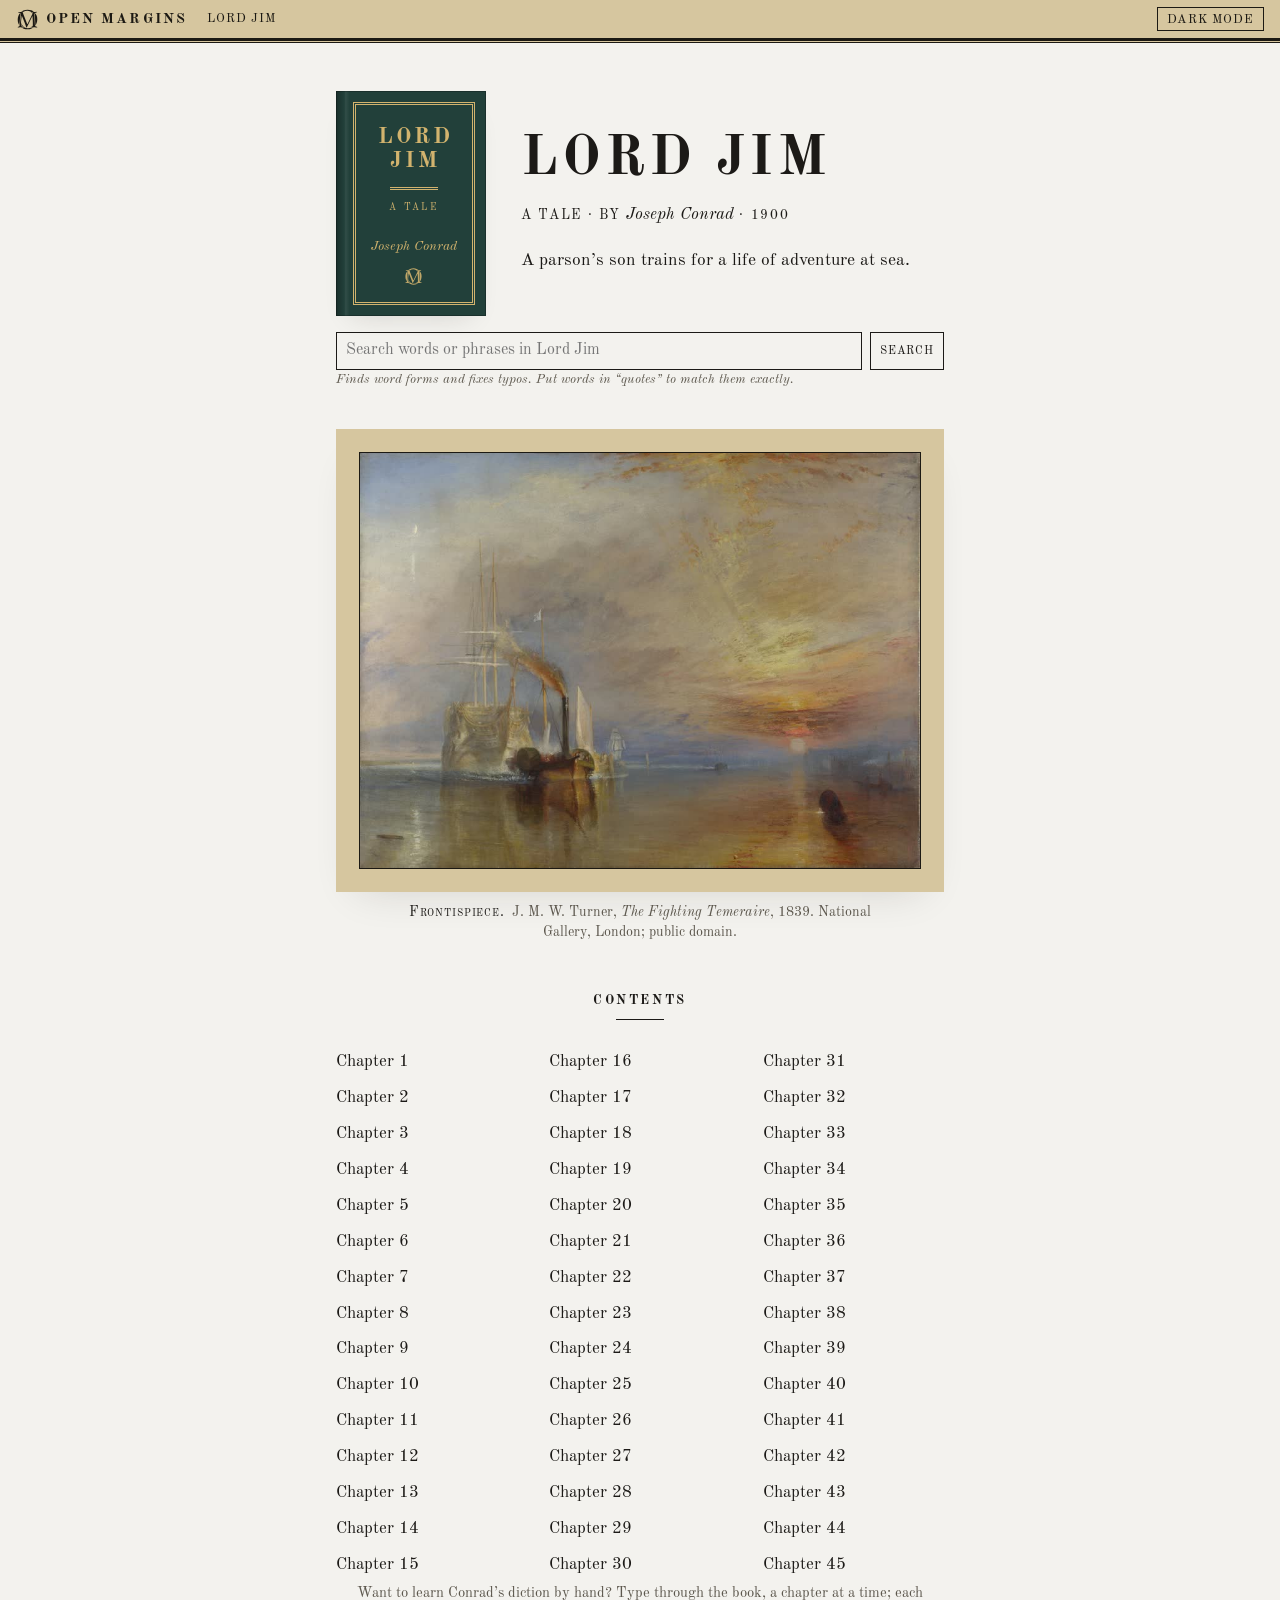
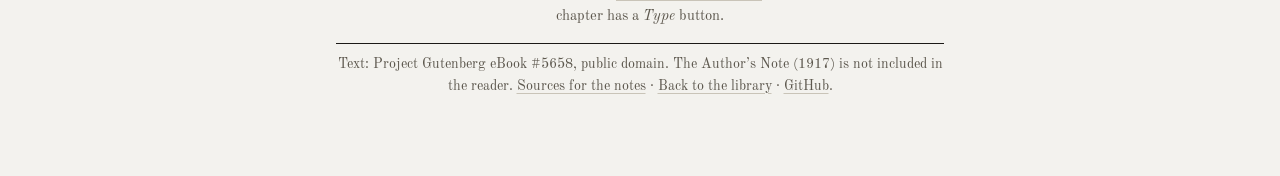
==== site/book.html @ f55bbd87 "Add Siddhartha: 12 chapters, draft notes; queue frontispiece Co-Authored-By: Claude Sonnet 5.5 <nore" ====
<!doctype html>
<html lang="en">
<head>
<meta charset="utf-8">
<meta name="viewport" content="width=device-width, initial-scale=1">
<title>Book · Open Margins</title>
<link rel="icon" href="brand/favicon.svg" type="image/svg+xml">
<link rel="icon" href="brand/favicon-32.png" sizes="32x32" type="image/png">
<link rel="apple-touch-icon" href="brand/apple-touch-icon.png">
<script src="prefs.js?v=dev"></script>
<script src="books.js?v=dev"></script>
<link rel="stylesheet" href="style.css?v=dev">
</head>
<body>
<header class="bar">
  <div class="bar-inner">
    <a class="bar-title" href="index.html"><span class="logo" aria-hidden="true"></span>Open Margins</a>
    <nav class="running" aria-label="Breadcrumb"><span id="crumb-book">Book</span></nav>
    <span class="bar-spacer"></span>
    <button type="button" class="bar-button" data-theme-toggle>Dark mode</button>
  </div>
  <div class="rule-double"></div>
</header>
<main class="page">
  <header class="title-block with-cover">
    <div class="cover" id="cover" aria-hidden="true"></div>
    <div>
      <h1 id="book-title">Book</h1>
      <p class="by" id="book-by"></p>
      <p class="blurb" id="book-blurb"></p>
    </div>
  </header>

  <h2 class="sr-only">Search</h2>
  <div id="book-search"></div>

  <figure class="plate book-frontispiece" id="frontispiece-lord-jim" hidden>
    <div class="plate-mount">
      <img src="art/temeraire-900.jpg" srcset="art/temeraire-900.jpg 900w, art/temeraire-1800.jpg 1800w"
           sizes="(max-width: 700px) 90vw, 36rem" width="900" height="669" loading="lazy"
           alt="At sunset an old wooden warship, pale and ghostly, is towed up a calm river by a small dark steam tug with a tall smoking funnel.">
    </div>
    <figcaption><span class="plate-no">Frontispiece.</span> J. M. W. Turner, <em>The Fighting Temeraire</em>, 1839. National Gallery, London; public domain.</figcaption>
  </figure>

  <figure class="plate book-frontispiece" id="frontispiece-heart-of-darkness" hidden>
    <div class="plate-mount">
      <img src="art/charon-900.jpg" srcset="art/charon-900.jpg 900w, art/charon-1800.jpg 1800w"
           sizes="(max-width: 700px) 90vw, 36rem" width="900" height="737" loading="lazy"
           alt="A crowd of naked, huddled figures is driven onto a boat by a man with a raised oar, to cross a dark river beneath black cliffs.">
    </div>
    <figcaption><span class="plate-no">Frontispiece.</span> Gustave Doré, <em>Charon Herds the Sinners onto His Boat</em>, illustration for Dante’s <em>Inferno</em>, Canto III, 1861 (engraving). Public domain.</figcaption>
  </figure>

  <figure class="plate book-frontispiece" id="frontispiece-ivan-ilyich" hidden>
    <div class="plate-mount" style="max-width: 24rem; margin-left: auto; margin-right: auto;">
      <img src="art/kramskoi-620.jpg" width="620" height="1022" loading="lazy"
           alt="A widow in a long black dress stands in a dim drawing-room, pressing a handkerchief to her mouth, beside a coffin heaped with flowers.">
    </div>
    <figcaption><span class="plate-no">Frontispiece.</span> Ivan Kramskoi, <em>Inconsolable Grief</em>, 1884. Public domain.</figcaption>
  </figure>

  <figure class="plate book-frontispiece" id="frontispiece-bartleby" hidden>
    <div class="plate-mount" style="max-width: 26rem; margin-left: auto; margin-right: auto;">
      <img src="art/wallst-800.jpg" srcset="art/wallst-800.jpg 800w, art/wallst-1400.jpg 1400w"
           sizes="(max-width: 700px) 90vw, 24rem" width="800" height="1012" loading="lazy"
           alt="A crowd of men in top hats presses together on a Wall Street sidewalk under a stormy sky, with the spire of Trinity Church at the end of the street.">
    </div>
    <figcaption><span class="plate-no">Frontispiece.</span> James H. Cafferty and Charles G. Rosenberg, <em>Wall Street, Half Past Two, October 13, 1857</em>, 1858. Metropolitan Museum of Art; public domain.</figcaption>
  </figure>

  <h2 id="contents-head">Contents</h2>
  <ol class="contents" id="toc"></ol>
  <p class="type-pointer" id="type-pointer"></p>

  <p class="foot" id="book-foot"></p>
</main>
<script src="search.js?v=dev"></script>
<script>
  const params = new URLSearchParams(location.search);
  const bookId = window.OMBOOKS[params.get('book')] ? params.get('book') : 'lord-jim';
  const b = window.OMBOOKS[bookId];
  const unit = b.unit.toLowerCase();
  document.title = b.title + ' \u00b7 Open Margins';
  document.getElementById('crumb-book').textContent = b.title;
  const cover = document.getElementById('cover');
  cover.style.setProperty('--cloth', b.cloth);
  cover.innerHTML = '<span class="cover-frame"><span class="cover-title' + (b.title.length > 20 ? ' xlong' : b.title.length > 10 ? ' long' : '') + '">' + (b.coverTitle || b.title.replace(/ of /, ' of<br>')) + '</span><span class="cover-rule"></span><span class="cover-sub">' + b.sub + '</span><span class="cover-author">' + b.author + '</span><span class="logo"></span></span>';
  document.getElementById('book-title').textContent = b.title;
  document.getElementById('book-by').innerHTML = b.sub + ' \u00b7 by <em>' + b.author + '</em> \u00b7 ' + b.year;
  document.getElementById('book-blurb').textContent = b.blurb;
  const fr = document.getElementById('frontispiece-' + bookId); if (fr) fr.hidden = false;
  document.getElementById('type-pointer').innerHTML = ((b.translator || b.translated) ? 'Want to learn the prose by hand? ' : 'Want to learn ' + b.author.split(' ').pop() + '\u2019s diction by hand? ') + '<a href="type.html?book=' + bookId + '&amp;ch=1">Type through the book</a>, a ' + unit + ' at a time; each ' + unit + ' has a <em>Type</em> button.';
  document.getElementById('book-foot').innerHTML = 'Text: ' + (b.translator ? 'translated by ' + b.translator + ', ' : '') + 'Project Gutenberg eBook #' + b.gutenberg + ', public domain.' +
    (bookId === 'lord-jim' ? ' The Author\u2019s Note (1917) is not included in the reader.' : '') +
    ' <a href="sources.html?book=' + bookId + '">Sources for the notes</a> \u00b7 <a href="index.html">Back to the library</a> \u00b7 <a href="https://github.com/samcao920/scholia">GitHub</a>.';
</script>
<script>
  const q0 = params.get('q');
  OMSearch.mount(document.getElementById('book-search'), { book: bookId, id: 'q-book', initial: q0 });
  const toc = document.getElementById('toc');
  for (let n = 1; n <= b.chapters; n++) {
    const li = document.createElement('li');
    li.innerHTML = '<span class="what"><a href="chapter.html?book=' + bookId + '&amp;ch=' + n + '">' + b.unit + ' ' + n + (b.titles ? ': ' + b.titles[n - 1] : '') + '</a></span>';
    toc.appendChild(li);
  }
</script>
</body>
</html>
---- site/style.css ----
/* Open Margins: a Victorian literary magazine. The frame (wrapper, running head,
   rules, contents) carries the period; the reading column stays plain book
   type. Old Standard TT throughout, black ink, a buff wrapper, no colour
   accent. Square corners and hairlines everywhere. */

@font-face {
  font-family: "Old Standard";
  src: url("fonts/old-standard-tt-latin-400-normal.woff2") format("woff2");
  font-weight: 400; font-style: normal; font-display: swap;
}
@font-face {
  font-family: "Old Standard";
  src: url("fonts/old-standard-tt-latin-400-italic.woff2") format("woff2");
  font-weight: 400; font-style: italic; font-display: swap;
}
@font-face {
  font-family: "Old Standard";
  src: url("fonts/old-standard-tt-latin-700-normal.woff2") format("woff2");
  font-weight: 700; font-style: normal; font-display: swap;
}
/* The dagger lives in the latin-ext file; load it for that glyph only. */
@font-face {
  font-family: "Old Standard";
  src: url("fonts/old-standard-tt-latin-ext-400-normal.woff2") format("woff2");
  font-weight: 400; font-style: normal; font-display: swap;
  unicode-range: U+2020;
}
@font-face {
  font-family: "EB Garamond";
  src: url("fonts/eb-garamond-latin-400-normal.woff2") format("woff2");
  font-weight: 400; font-style: normal; font-display: swap;
}
@font-face {
  font-family: "EB Garamond";
  src: url("fonts/eb-garamond-latin-400-italic.woff2") format("woff2");
  font-weight: 400; font-style: italic; font-display: swap;
}

/* ----- Theme ----- */
:root {
  --ground: #f3f2ee;      /* newsprint: neutral, not cream */
  --wrapper: #d6c69f;     /* the magazine's buff wrapper */
  --wrapper-ink: #1c1913;
  --ink: #1c1a17;
  --muted: #5d584e;
  --hair: #1c1a17;        /* rules are printed in ink */
  --faint: #c9c4b8;
  --mark: #e6dcc2;        /* highlight: a wash of wrapper buff */
  --shadow: rgba(28, 26, 23, .16);
  --frame: "Old Standard", "Century Schoolbook", "New Century Schoolbook", Georgia, serif;
  --font: var(--frame);
  --scale: 1;
  --measure: 36em;
  color-scheme: light;
}
/* Dark is a lamplit umber, not black. */
@media (prefers-color-scheme: dark) {
  :root:not([data-theme="light"]) {
    --ground: #2b2823;
    --wrapper: #4a3f2b;
    --wrapper-ink: #efe6d1;
    --ink: #e7e1d4;
    --muted: #b2a995;
    --hair: #cfc6b2;
    --faint: #57514a;
    --mark: #4a4232;
    --shadow: rgba(0, 0, 0, .4);
    color-scheme: dark;
  }
}
:root[data-theme="dark"] {
  --ground: #2b2823;
  --wrapper: #4a3f2b;
  --wrapper-ink: #efe6d1;
  --ink: #e7e1d4;
  --muted: #b2a995;
  --hair: #cfc6b2;
  --faint: #57514a;
  --mark: #4a4232;
  --shadow: rgba(0, 0, 0, .4);
  color-scheme: dark;
}

* { box-sizing: border-box; }
html { -webkit-text-size-adjust: 100%; }
body {
  margin: 0;
  background: var(--ground);
  color: var(--ink);
  font-family: var(--frame);
  font-size: 1.0625rem;
  line-height: 1.55;
  font-kerning: normal;
}
::selection { background: var(--wrapper); color: var(--wrapper-ink); }
a { color: inherit; text-decoration-color: var(--faint); text-decoration-thickness: 1px; text-underline-offset: .2em; }
a:hover { text-decoration-color: currentColor; }
:focus-visible { outline: 1px solid var(--ink); outline-offset: 3px; }
h1, h2, h3 { font-weight: 700; margin: 0; }
.sr-only { position: absolute; width: 1px; height: 1px; overflow: hidden; clip: rect(0 0 0 0); white-space: nowrap; }

/* Thick-thin rule: the periodical's border between wrapper and page. */
.rule-double { height: 5px; border-top: 3px solid var(--hair); border-bottom: 1px solid var(--hair); }

/* ----- Running head (every page) ----- */
.bar {
  position: sticky; top: 0; z-index: 20;
  background: var(--wrapper);
  color: var(--wrapper-ink);
}
.bar-inner {
  display: flex; flex-wrap: wrap; align-items: center; gap: .3rem 1.25rem;
  padding: .45rem 16px .4rem;
  font-size: .85rem;
  line-height: 1.3;
}
.bar .rule-double { border-color: var(--wrapper-ink); }
.bar-title {
  font-weight: 700; letter-spacing: .14em; text-transform: uppercase;
  text-decoration: none; font-size: .9rem;
}
.running { letter-spacing: .08em; text-transform: uppercase; font-size: .78rem; }
.running a { text-decoration: none; }
.running a:hover { text-decoration: underline; }
.running .sep { margin: 0 .5em; opacity: .55; }
.bar-spacer { flex: 1; }
.layers { border: 0; margin: 0; padding: 0; display: flex; flex-wrap: wrap; gap: .1rem 1rem; }
.layers label { cursor: pointer; white-space: nowrap; display: inline-flex; align-items: center; gap: .35rem; }
/* Each layer toggle is its printer's mark in a square box: filled when the
   layer shows, hollow with the name struck through when it is off. */
.layers input { position: absolute; opacity: 0; width: 1px; height: 1px; }
.layers .ref {
  display: inline-grid; place-items: center;
  width: 1.15rem; height: 1.15rem;
  border: 1px solid var(--wrapper-ink);
  font-weight: 700; font-size: .85rem; line-height: 1;
  background: var(--wrapper-ink); color: var(--wrapper);
}
.layers label:has(input:not(:checked)) .ref { background: none; color: var(--wrapper-ink); }
.layers label:has(input:not(:checked)) .name { text-decoration: line-through; opacity: .6; }
.layers label:has(input:focus-visible) .ref { outline: 1px solid var(--wrapper-ink); outline-offset: 2px; }
.bar-button,
.settings > summary {
  font: inherit; font-size: .78rem; letter-spacing: .08em; text-transform: uppercase;
  color: inherit; background: none;
  border: 1px solid currentColor; border-radius: 0;
  padding: .15rem .55rem; cursor: pointer; line-height: 1.4;
}
.bar-button:hover, .settings > summary:hover { background: var(--wrapper-ink); color: var(--wrapper); }

/* ----- Settings (a printed card, not an app panel) ----- */
.settings { position: relative; }
.settings > summary { list-style: none; }
.settings > summary::-webkit-details-marker { display: none; }
.settings[open] > summary { background: var(--wrapper-ink); color: var(--wrapper); }
.settings-panel {
  position: absolute; right: 0; top: calc(100% + .6rem); z-index: 30;
  width: 18rem; max-width: calc(100vw - 2rem);
  padding: .9rem 1rem .9rem;
  background: var(--ground); color: var(--ink);
  border: 1px solid var(--hair);
  box-shadow: 0 10px 30px var(--shadow);
  font-size: .95rem; text-transform: none; letter-spacing: 0;
}
.settings-panel .row { margin: 0 0 .85rem; }
.settings-panel .label { display: block; font-size: .72rem; letter-spacing: .12em; text-transform: uppercase; color: var(--muted); margin-bottom: .3rem; }
.settings-panel output { font-size: .85rem; color: var(--muted); }
.settings-panel .label output { text-transform: none; letter-spacing: 0; font-style: italic; }
.seg { display: flex; border: 1px solid var(--hair); }
.seg label { flex: 1; text-align: center; cursor: pointer; padding: .3rem .5rem; }
.seg label + label { border-left: 1px solid var(--hair); }
.seg input { position: absolute; opacity: 0; pointer-events: none; }
.seg label:has(input:checked) { background: var(--ink); color: var(--ground); }
.seg label:has(input:focus-visible) { outline: 1px solid var(--ink); outline-offset: 2px; }
.settings-panel select {
  width: 100%; font: inherit; color: inherit; border: 1px solid var(--hair); border-radius: 0;
  padding: .25rem 1.8rem .25rem .5rem;
  -webkit-appearance: none; appearance: none;
  /* a small drawn caret: two hairlines */
  background:
    linear-gradient(45deg, transparent 50%, var(--ink) 50%, var(--ink) calc(50% + 1px), transparent calc(50% + 1px)) right .85rem center / 6px 6px no-repeat,
    linear-gradient(-45deg, transparent 50%, var(--ink) 50%, var(--ink) calc(50% + 1px), transparent calc(50% + 1px)) right .5rem center / 6px 6px no-repeat,
    var(--ground);
}
.stepper { display: flex; align-items: center; gap: .6rem; }
.stepper button { font: inherit; color: inherit; background: none; border: 1px solid var(--hair); border-radius: 0; width: 2.6rem; cursor: pointer; }
.stepper button:hover:not(:disabled) { background: var(--ink); color: var(--ground); }
.stepper button:disabled { opacity: .35; cursor: default; }
.stepper output { min-width: 3rem; text-align: center; color: var(--ink); }
.settings-panel input[type=range] { width: 100%; margin: .4rem 0 .2rem; -webkit-appearance: none; appearance: none; background: none; height: 14px; }
.settings-panel input[type=range]::-webkit-slider-runnable-track { height: 1px; background: var(--hair); }
.settings-panel input[type=range]::-moz-range-track { height: 1px; background: var(--hair); }
.settings-panel input[type=range]::-webkit-slider-thumb { -webkit-appearance: none; width: 12px; height: 12px; margin-top: -6px; background: var(--ink); border: 0; border-radius: 0; }
.settings-panel input[type=range]::-moz-range-thumb { width: 12px; height: 12px; background: var(--ink); border: 0; border-radius: 0; }
.settings-panel input[type=range]:focus-visible { outline: 1px solid var(--ink); outline-offset: 4px; }
.settings-panel .hint { color: var(--muted); font-size: .85rem; line-height: 1.4; margin: .35rem 0 0; font-style: italic; }
.settings-panel [data-prefs-reset] { font: inherit; font-size: .85rem; color: var(--muted); background: none; border: 0; padding: 0; text-decoration: underline; text-decoration-color: var(--faint); cursor: pointer; }

/* ----- Logo: the overlapping O-and-M monogram, drawn in the current text colour ----- */
.logo {
  display: inline-block; width: 1em; height: 1em; flex: none;
  background: currentColor;
  -webkit-mask: url("brand/mark.svg") center / contain no-repeat;
          mask: url("brand/mark.svg") center / contain no-repeat;
}
.bar-title { display: inline-flex; align-items: center; gap: .45rem; }
.bar-title .logo { width: 1.45rem; height: 1.45rem; }

/* ----- Home: the library's opening spread ----- */
/* Class names here are deliberately specific: some extensions inject global
   CSS for generic names (Curius ships PDF.js's ".spread { white-space:
   nowrap }"), which broke this layout. */
/* A frontispiece faces a title page across one gutter. Buff appears only as
   the mount of each plate, so nothing butts against the page edge. */
.home-top { max-width: 72rem; margin: 0 auto; padding: .9rem 24px 0; text-align: right; }
.text-button {
  font: inherit; font-size: .78rem; letter-spacing: .1em; text-transform: uppercase;
  color: var(--muted); background: none; border: 0; padding: .2rem 0; cursor: pointer;
  text-decoration: underline; text-decoration-color: var(--faint); text-underline-offset: .3em;
}
.text-button:hover { color: var(--ink); text-decoration-color: currentColor; }

.home-spread {
  box-sizing: border-box; width: 100%; max-width: 72rem; margin: 0 auto;
  padding: clamp(1rem, 3vw, 2.5rem) 24px clamp(3rem, 6vw, 5rem);
  display: flex; align-items: center; justify-content: center;
}
.plate { margin: 0; }
.plate-mount {
  display: block;
  background: var(--wrapper);
  padding: clamp(12px, 1.8vw, 24px);
  box-shadow: 0 18px 40px -22px var(--shadow);
}
.plate-mount img { display: block; width: 100%; height: auto; border: 1px solid var(--wrapper-ink); }
.plate figcaption { font-size: .88rem; color: var(--muted); margin-top: .7rem; line-height: 1.4; }
.plate-no { font-variant: small-caps; letter-spacing: .06em; color: var(--ink); margin-right: .25em; }

.plate-front {
  /* Width follows the viewport height so the tall painting fits on screen:
     image ratio 520:968, plus the mount's padding. */
  flex: 0 0 auto; width: min(40%, calc(min(72vh, 780px) * .537 + 48px));
  margin-right: clamp(1.5rem, 4vw, 3.5rem); text-align: center;
}
.title-page {
  flex: 1 1 0; min-width: 0; max-width: 38rem;
  border-left: 1px solid var(--faint);
  padding: 1rem 0 1rem clamp(1.5rem, 5vw, 4.5rem);
  text-align: center;
}
.logo-title { width: 4.25rem; height: 4.25rem; color: var(--ink); }
.wordmark {
  font-size: clamp(2.8rem, 6.4vw, 4.6rem);
  letter-spacing: .16em; margin-right: -.16em; /* recentre tracked caps */
  text-transform: uppercase; line-height: 1; margin-top: .9rem;
}
.title-page .subtitle { font-style: italic; font-size: 1.2rem; margin: .7rem 0 1.4rem; }
.title-page .rule-double { max-width: 22rem; margin: 0 auto; }
.title-page .lede { width: 100%; max-width: 30rem; margin: 1.6rem auto 0; font-size: 1.12rem; line-height: 1.6; text-align: left; }
.contents-head {
  font-size: .8rem; letter-spacing: .24em; text-transform: uppercase;
  margin: 2.4rem 0 .7rem;
}
.library { list-style: none; margin: 0 auto; padding: 0; max-width: 30rem; text-align: left; }
.library li { padding: .55rem 0; border-top: 1px solid var(--faint); border-bottom: 1px solid var(--faint); }
.book-line { display: flex; align-items: baseline; gap: .6rem; text-decoration: none; }
.book-line .book-name { font-weight: 700; letter-spacing: .08em; text-transform: uppercase; white-space: nowrap; }
.book-line .leader { flex: 1; border-bottom: 1px dotted var(--muted); transform: translateY(-.3em); min-width: .6rem; }
.book-line .author { font-style: italic; white-space: nowrap; }
.book-line:hover .title { text-decoration: underline; text-underline-offset: .2em; }
.library .book-meta { display: block; color: var(--muted); font-size: .92rem; font-style: italic; margin-top: .1rem; }
.primary-action {
  display: inline-block; margin-top: 1.6rem;
  padding: .6rem 1.4rem .55rem;
  border: 1px solid var(--ink); background: var(--ink); color: var(--ground);
  font-size: .82rem; letter-spacing: .14em; text-transform: uppercase; text-decoration: none;
  transition: background .18s cubic-bezier(.16, 1, .3, 1), color .18s cubic-bezier(.16, 1, .3, 1);
}
.primary-action em { text-transform: none; letter-spacing: .02em; font-size: 1.15em; }
.primary-action:hover { background: transparent; color: var(--ink); }
.imprint { margin: 1.4rem 0 0; font-size: .8rem; letter-spacing: .08em; text-transform: uppercase; color: var(--muted); }

/* Folios share the spread's 72rem measure: a text column beside a plate
   or pull quote, alternating sides down the page. */
.folio {
  box-sizing: border-box; max-width: 72rem; margin: 0 auto; padding: 0 24px 3.5rem;
  display: grid; grid-template-columns: minmax(0, 1fr) min(40%, 27rem);
  grid-template-areas: "head aside" "body aside"; grid-template-rows: auto 1fr;
  column-gap: clamp(2rem, 5vw, 4.5rem);
}
.folio-alt { grid-template-columns: min(40%, 27rem) minmax(0, 1fr); grid-template-areas: "aside head" "aside body"; }
.folio::before {
  content: ""; grid-column: 1 / -1; grid-row: 1; align-self: start;
  border-top: 1px solid var(--hair); margin-top: 0;
}
.folio h2 {
  grid-area: head;
  font-size: .82rem; letter-spacing: .22em; text-transform: uppercase;
  margin: 0 0 1.1rem; padding-top: 2.4rem;
}
.folio-body { grid-area: body; max-width: 38rem; }
.folio-alt .folio-body { justify-self: end; }
.folio-body p { margin: 0 0 .9rem; line-height: 1.6; }
.folio-plate { grid-area: aside; margin: 2.4rem 0 0; text-align: center; }
.folio-plate .plate-mount { padding: clamp(12px, 1.4vw, 18px); }
.folio-quote {
  grid-area: aside; align-self: center; margin: 2.4rem 0 0; padding: 1.4rem 0 0;
  border-top: 3px double var(--ink);
}
.folio-quote p {
  margin: 0; font-size: clamp(1.5rem, 2.4vw, 2rem); line-height: 1.3; font-style: italic;
}
.folio-quote em { font-style: normal; }

/* Reading statistics: three large figures across the spread's full width. */
.folio-figures { display: block; }
.folio-figures::before { display: block; }
.figures { display: grid; grid-template-columns: repeat(3, minmax(0, 1fr)); gap: 1.6rem clamp(1.5rem, 4vw, 3.5rem); }
.figure { border-top: 3px double var(--ink); padding-top: .9rem; }
.figure-num { margin: 0 0 .4rem; font-size: clamp(1.9rem, 3.4vw, 2.7rem); line-height: 1.1; white-space: nowrap; font-variant-numeric: lining-nums; }
.figure-num .arrow { color: var(--muted); font-size: .7em; vertical-align: .12em; margin: 0 .1em; }
.figure-what { margin: 0; line-height: 1.5; }
.figures-source { margin: 1.4rem 0 0; font-size: .82rem; color: var(--muted); line-height: 1.5; max-width: 60rem; }
@media (max-width: 760px) { .figures { grid-template-columns: 1fr; } }

.colophon {
  box-sizing: border-box; max-width: 72rem; margin: 1rem auto 0; padding: 1.4rem 24px 3rem;
  color: var(--muted); font-size: .86rem; text-align: center;
}
.colophon .rule-double { margin-bottom: 1.4rem; }
.colophon .logo { width: 1.6rem; height: 1.6rem; color: var(--ink); margin-bottom: .6rem; }
.colophon p { margin: 0 auto .5rem; max-width: 46rem; }

@media (max-width: 860px) {
  .home-spread { flex-direction: column; gap: 2rem; }
  .title-page { order: -1; flex: none; width: 100%; border-left: 0; padding: 0; }
  .plate-front { width: min(100%, calc(62vh * .537 + 48px)); margin: 0 auto; }
}
@media (max-width: 600px) {
  .book-line { flex-wrap: wrap; row-gap: 0; }
  .book-line .leader { display: none; }
  .book-line .author { flex-basis: 100%; }
}
@media (max-width: 760px) {
  .folio, .folio-alt { grid-template-columns: 1fr; grid-template-areas: "head" "aside" "body"; grid-template-rows: auto; }
  .folio-alt .folio-body { justify-self: start; }
  .folio-plate { max-width: 260px; margin: .5rem auto 1.5rem; }
  .folio-quote { margin: 0 0 1.5rem; }
}

/* ----- Covers: a publisher's cloth binding, one --cloth colour per book ----- */
/* Sized in em: set font-size on the cover to scale the whole binding. */
.cover {
  --gilt: #d2b36e;
  position: relative; display: block; flex: none;
  width: 10em; height: 15em; padding: .75em;
  background:
    linear-gradient(90deg, rgba(0, 0, 0, .28) 0, rgba(0, 0, 0, 0) .55em,
                    rgba(255, 255, 255, .07) .65em, rgba(255, 255, 255, 0) .9em),
    var(--cloth, #2f3b33);
  color: var(--gilt); text-decoration: none; text-align: center;
  box-shadow: 0 14px 26px -16px var(--shadow), inset 0 0 0 1px rgba(0, 0, 0, .25);
}
.cover-frame {
  display: flex; flex-direction: column; align-items: center; height: 100%;
  padding: 1.4em .7em 1em; margin-left: .35em;
  border: .2em double var(--gilt);
}
.cover-title {
  font-weight: 700; font-size: 1.45em; line-height: 1.1;
  letter-spacing: .14em; margin-right: -.14em; text-transform: uppercase;
}
.cover-title.xlong { font-size: .86em; letter-spacing: .05em; margin-right: -.05em; line-height: 1.35; }
.cover-title.long { font-size: 1.05em; letter-spacing: .08em; margin-right: -.08em; line-height: 1.25; }
.cover-rule { width: 3.2em; margin: .9em 0 .7em; border-top: .2em double var(--gilt); }
.cover-sub { font-size: .62em; letter-spacing: .24em; text-transform: uppercase; }
.cover-author { margin-top: auto; font-style: italic; font-size: .9em; line-height: 1.2; }
.cover .logo { width: 1.3em; height: 1.3em; margin-top: .8em; opacity: .9; }
a.cover { transition: transform .2s cubic-bezier(.16, 1, .3, 1); }
a.cover:hover { transform: translateY(-3px); }

/* Home library: cover beside its contents line */
.library .book { display: flex; align-items: center; gap: 1.2rem; }
.library .book + .book { margin-top: 1.4rem; }
.library .book-line { font-size: .85rem; gap: .5rem; }
.library .book-line .book-name { letter-spacing: .04em; }
.library .book .cover { font-size: 8.5px; }
.library .book-text { flex: 1; min-width: 0; }

/* ----- Title page (book) ----- */
.page { max-width: 40rem; margin: 0 auto; padding: 0 16px 4rem; }
.book-frontispiece { text-align: center; margin: 2.4rem 0 0; }
.book-frontispiece .plate-mount { max-width: 100%; }
.book-frontispiece figcaption { max-width: 32rem; margin-left: auto; margin-right: auto; }
.title-block { text-align: center; padding: 3rem 0 2rem; }
.title-block.with-cover { display: flex; align-items: center; gap: 2.2rem; text-align: left; padding-bottom: 1rem; }
.title-block.with-cover .cover { font-size: 15px; }
.title-block .blurb { margin: 1.2rem 0 0; font-size: 1.1rem; line-height: 1.55; }
@media (max-width: 600px) {
  .title-block.with-cover { flex-direction: column; text-align: center; gap: 1.6rem; }
  .title-block.with-cover .cover { font-size: 13px; }
}
.title-block h1 { font-size: clamp(2.2rem, 7vw, 3.4rem); letter-spacing: .08em; text-transform: uppercase; line-height: 1.05; }
.title-block .by { margin: .8rem 0 0; letter-spacing: .12em; text-transform: uppercase; font-size: .85rem; }
.title-block .by em { text-transform: none; letter-spacing: 0; font-size: 1.05rem; }

.page h2 {
  font-size: .82rem; letter-spacing: .2em; text-transform: uppercase; text-align: center;
  margin: 3rem 0 1rem; padding-bottom: .5rem;
}
.page h2::after { content: ""; display: block; width: 3rem; margin: .5rem auto 0; border-top: 1px solid var(--hair); }
.page p { margin: 0 0 .9rem; }
.page .lede { font-size: 1.15rem; line-height: 1.55; margin-top: 2.4rem; }
.runin { font-weight: 700; letter-spacing: .08em; text-transform: uppercase; font-size: .82em; margin-right: .35em; }

/* Contents with dotted leaders */
.contents { list-style: none; padding: 0; margin: 0; }
.contents li { display: flex; align-items: baseline; gap: .5rem; padding: .3rem 0; }
.contents .line { display: flex; align-items: baseline; gap: .5rem; width: 100%; }
.contents .leader { flex: 1; border-bottom: 1px dotted var(--muted); transform: translateY(-.3em); min-width: 1.5rem; }
.contents .what a { text-decoration: none; }
.contents .what a:hover { text-decoration: underline; }
.contents .num { flex: none; width: 3.2rem; text-align: right; padding-right: .7rem; letter-spacing: .04em; }
.contents .status { font-style: italic; color: var(--muted); white-space: nowrap; }
.contents-book li { padding: .55rem 0; flex-direction: column; gap: .15rem; }
.contents-book .title { font-weight: 700; letter-spacing: .1em; text-transform: uppercase; }
.contents-book .meta { display: block; font-style: italic; color: var(--muted); font-size: .95rem; }
.contents-book .title { text-decoration: none; }
.contents-book .title:hover { text-decoration: underline; }

.foot { color: var(--muted); font-size: .88rem; margin-top: 3.5rem; padding-top: .6rem; border-top: 1px solid var(--hair); text-align: center; }

/* Sources page */
.sources .source-list, .sources .cites { list-style: none; padding: 0; margin: 0 0 1rem; }
.sources .source-list li { margin: 0 0 .7rem; }
.sources a { overflow-wrap: anywhere; }
.work { margin: 0 0 1.6rem; }
.work h3 { font-size: 1.05rem; margin: 0; }
.work h3 a { text-decoration: none; }
.work h3 a:hover { text-decoration: underline; }
.work .count { font-weight: 400; font-style: italic; color: var(--muted); font-size: .9rem; margin-left: .3rem; }
.work .about { margin: .15rem 0 .3rem; color: var(--muted); }
.sources details summary { cursor: pointer; font-size: .82rem; letter-spacing: .1em; text-transform: uppercase; color: var(--muted); }
.sources details summary:hover { color: var(--ink); }
.sources details[open] summary { margin-bottom: .6rem; }
.sources .cites li { font-size: .9rem; line-height: 1.45; padding: .3rem 0; border-top: 1px solid var(--faint); }
.sources .where { font-variant: small-caps; letter-spacing: .04em; }

/* ----- Chapter reader ----- */
.reader { position: relative; padding: 2.6rem 16px 4rem; }
.column {
  position: relative; z-index: 1;
  width: min(100%, var(--measure));
  margin: 0 auto;
  font-family: var(--font);
  font-size: calc(1.2rem * var(--scale));
  line-height: 1.62;
}
.chapter-head { text-align: center; margin-bottom: 2rem; font-family: var(--frame); }
.chapter-head h1 { font-size: 1.05em; letter-spacing: .24em; text-transform: uppercase; margin-right: -.24em; }
.chapter-head .rule-short { width: 4.5rem; margin: .9rem auto 0; height: 4px; border-top: 1px solid var(--hair); border-bottom: 1px solid var(--hair); }
/* Book-style paragraphs: indented, no gap; a two-line initial opens the chapter. */
#text p { margin: 0; text-indent: 1.5em; }
#text p:first-child { text-indent: 0; }
#text p:first-child::first-letter {
  float: left; font-family: var(--frame); font-weight: 700;
  font-size: 3.2em; line-height: .8; margin: .07em .04em 0 0;
}
/* Period practice: the rest of the opening line in spaced capitals, so the
   initial reads as part of its word. */
#text p:first-child::first-line { text-transform: uppercase; font-size: .8em; letter-spacing: .05em; }
/* Justified and hyphenated like book type, where lines are long enough. */
@media (min-width: 701px) {
  #text p { text-align: justify; hyphens: auto; -webkit-hyphens: auto; }
}
/* A quotation set off from the narrative (e.g. Stein's lines of Goethe):
   indented as a block, a size smaller, line breaks kept. */
#text p.extract { margin: .7em 0 .7em 2.5em; text-indent: 0; text-align: left; font-size: .9em; line-height: 1.55; }
@media (max-width: 600px) { #text p.extract { margin-left: 1.2em; } }
#text .status { text-indent: 0; color: var(--muted); font-style: italic; }

.anchor {
  cursor: pointer;
  hyphens: manual; -webkit-hyphens: manual; /* never split an annotated phrase */
  text-decoration: underline;
  text-decoration-style: dotted;
  text-decoration-color: var(--muted);
  text-decoration-thickness: 1px;
  text-underline-offset: .22em;
}
.anchor:hover, .anchor.hover { text-decoration-style: solid; text-decoration-color: var(--ink); }
.anchor.active { background: var(--mark); text-decoration-style: solid; text-decoration-color: var(--ink); }

/* Notes are set like a scholarly apparatus: mark, lemma], gloss. */
.note { font-family: var(--font); font-size: calc(.95rem * var(--scale)); line-height: 1.4; text-indent: 0; }
.note .ref { font-family: var(--frame); font-weight: 700; margin-right: .3em; }
.note .term { font-style: italic; }
.note .term::after { content: "]"; font-style: normal; margin: 0 .3em 0 .05em; }
.note .layer-name { display: none; }
.note .source { display: block; color: var(--muted); font-size: .88em; margin-top: .2rem; overflow-wrap: anywhere; }

/* Panels: all of one side's notes, opened by moving into that margin. */
.panel {
  position: absolute; top: 0; z-index: 2;
  opacity: 0; pointer-events: none; visibility: hidden;
  transition: opacity .2s cubic-bezier(.16, 1, .3, 1), transform .2s cubic-bezier(.16, 1, .3, 1), visibility 0s linear .2s;
}
.panel-left { transform: translateX(-8px); }
.panel-right { transform: translateX(8px); }
.panel.open {
  opacity: 1; pointer-events: auto; visibility: visible; transform: none;
  transition: opacity .2s cubic-bezier(.16, 1, .3, 1), transform .2s cubic-bezier(.16, 1, .3, 1);
}
.panel .note { position: absolute; left: .5rem; right: .5rem; cursor: pointer; padding: .05rem .25rem; font-size: calc(.88rem * var(--scale)); line-height: 1.28; }
.panel .note .source { display: none; }
.panel .note.active .source { display: block; }
.panel .note.hover, .panel .note.active { background: var(--mark); }
.panel .note.offscreen { visibility: hidden; }
/* The open margin is an overview: each note shows the lines that fit (set
   in reader.js by trimming the gloss to whole words). Hovering or pinning a
   note shows it whole, over its neighbours. */
.gloss-short { display: none; }
.panel .note.clamped:not(.active):not(.hover) .gloss { display: none; }
.panel .note.clamped:not(.active):not(.hover) .gloss-short { display: inline; }
.panel .note.hover, .panel .note.active { z-index: 2; box-shadow: 0 6px 18px var(--shadow); }

/* A single note beside its anchor, on hover or click */
.focus-note {
  position: absolute; z-index: 3;
  padding: .05rem .25rem;
  opacity: 0; visibility: hidden; transform: translateY(3px);
  transition: opacity .16s cubic-bezier(.16, 1, .3, 1), transform .16s cubic-bezier(.16, 1, .3, 1), visibility 0s linear .16s;
}
.focus-note.shown {
  opacity: 1; visibility: visible; transform: none;
  transition: opacity .16s cubic-bezier(.16, 1, .3, 1), transform .16s cubic-bezier(.16, 1, .3, 1);
}
.focus-note .source { display: none; }
.focus-note.pinned .source { display: block; }
.focus-note.pinned { background: var(--mark); }

/* When both panels don't fit, an open panel slides the text aside. */
.column, .ticks { transform: translateX(var(--shift, 0)); transition: transform .24s cubic-bezier(.16, 1, .3, 1); }

/* Margin reference marks: one per annotated line, by layer */
.ticks { position: absolute; top: 0; width: 2.4rem; z-index: 1; font-family: var(--frame); }
.tick {
  position: absolute; left: 0; right: 0; white-space: nowrap;
  font-size: 1rem; letter-spacing: .08em;
  color: var(--muted);
}
.ticks-left .tick { text-align: right; }
.ticks-right .tick { text-align: left; }
.tick.hover, .tick.active { color: var(--ink); font-weight: 700; }

/* Phone notes: a footnote under the paragraph, with a footnote rule */
.inline-note { margin: .6em 0 .8em; padding-top: .45rem; position: relative; }
.inline-note::before { content: ""; position: absolute; top: 0; left: 0; width: 4em; border-top: 1px solid var(--hair); }

body.inline-mode .panel,
body.inline-mode .ticks { display: none; }

/* Hidden layers */
body.hide-vocab    .anchor[data-layer="vocab"],
body.hide-allusion .anchor[data-layer="allusion"],
body.hide-history  .anchor[data-layer="history"],
body.hide-place    .anchor[data-layer="place"] { text-decoration: none; cursor: auto; background: none; }
body.hide-vocab    :is(.note, .tick)[data-layer="vocab"],
body.hide-allusion :is(.note, .tick)[data-layer="allusion"],
body.hide-history  :is(.note, .tick)[data-layer="history"],
body.hide-place    :is(.note, .tick)[data-layer="place"] { display: none; }

.chapnav {
  font-family: var(--frame);
  display: grid; grid-template-columns: 1fr auto 1fr; gap: 1rem;
  margin-top: 3rem; padding-top: .6rem;
  border-top: 1px solid var(--hair);
  font-size: .75rem; letter-spacing: .12em; text-transform: uppercase;
}
.chapnav a { text-decoration: none; }
.chapnav .next { text-align: right; }
.chapnav .dir { display: block; color: var(--muted); letter-spacing: .14em; }
.chapnav a:hover { text-decoration: underline; }

@media (max-width: 700px) {
  .bar-inner { gap: .3rem .9rem; }
  .layers { order: 10; width: 100%; }
  .running .chapter-crumb { display: none; }
  .reader { padding-top: 1.8rem; }
}

/* Long contents lists run in columns on wide screens. */
#toc { columns: 3 11rem; column-gap: 2rem; }
#toc li { break-inside: avoid; }

/* ----- Search: the book page (inline) and a menu in the chapter bar ----- */
.search-form { display: flex; gap: .5rem; align-items: stretch; }
.search-form input {
  flex: 1; min-width: 0; font: inherit; font-size: 1rem; color: var(--ink);
  background: var(--ground); border: 1px solid var(--hair); border-radius: 0; padding: .35rem .55rem;
}
.search-form input::-webkit-search-cancel-button { -webkit-appearance: none; appearance: none; }
.search-form input:focus-visible { outline: 1px solid var(--ink); outline-offset: 1px; }
.search-form .bar-button { font-size: .72rem; }
.search-hint { margin: .45rem 0 .2rem; font-size: .82rem; font-style: italic; color: var(--muted); }
.search-meta { margin: .8rem 0 .4rem; font-size: .85rem; color: var(--muted); }
.search-list { list-style: none; margin: 0; padding: 0; }
.search-list li { border-top: 1px solid var(--hair); }
.search-list a { display: block; padding: .55rem 0; color: inherit; text-decoration: none; }
.search-list a:hover .snip, .search-list a:focus-visible .snip { text-decoration: underline; text-decoration-color: var(--faint); }
.search-list .where { display: block; font-size: .7rem; letter-spacing: .12em; text-transform: uppercase; color: var(--muted); margin-bottom: .15rem; }
.search-list .here { letter-spacing: .04em; text-transform: none; font-style: italic; margin-left: .3rem; }
.search-list .snip { display: block; font-size: .92rem; line-height: 1.45; }
.search-list .note-hit .snip { font-style: italic; }
.search-list mark, mark.search-hit { background: var(--mark); color: inherit; padding: 0 .05em; }
.search-more { margin-top: .6rem; }
.search-panel { width: 30rem; max-height: min(70vh, 40rem); overflow-y: auto; }
#book-search { margin: 0 0 2.2rem; }
#text p.search-target { animation: search-flash 2.4s ease-out; }
@keyframes search-flash { from { background: var(--mark); } to { background: transparent; } }
@media (prefers-reduced-motion: reduce) { #text p.search-target { animation: none; } }

/* ----- Type through: type a chapter out to learn the writer's diction ----- */
a.bar-button { text-decoration: none; display: inline-block; }
.type-page { max-width: 42rem; padding-top: 2.6rem; }
.type-page .chapter-head { margin-bottom: 1.4rem; font-size: 1.2rem; }
.type-intro { color: var(--muted); font-style: italic; font-size: .95rem; line-height: 1.5; text-align: center; margin: 0 auto 1.4rem; max-width: 36rem; }
.type-stats {
  position: sticky; top: 2.6rem; z-index: 5;
  display: flex; flex-wrap: wrap; gap: .3rem 1.4rem; align-items: center; justify-content: center;
  padding: .5rem 0; margin-bottom: 1.6rem;
  background: var(--ground); border-top: 1px solid var(--hair); border-bottom: 1px solid var(--hair);
  font-size: .8rem; letter-spacing: .06em; color: var(--muted);
}
.type-stats b { color: var(--ink); font-size: 1rem; letter-spacing: 0; font-variant-numeric: tabular-nums; }
.type-stats .bar-button { font-size: .68rem; }
.type-text { font-family: var(--font); font-size: calc(1.25rem * var(--scale)); line-height: 1.75; cursor: text; outline: none; }
.type-text p { margin: 0 0 .2em; text-indent: 1.5em; color: var(--muted); opacity: .6; }
.type-text p:first-child { text-indent: 0; }
.type-text p.done { color: var(--ink); opacity: .9; }
.type-text p.current { color: var(--muted); opacity: 1; }
.type-text p.current .typed { color: var(--ink); }
.type-text p.extract { margin: .7em 0 .7em 2.5em; text-indent: 0; font-size: .9em; }
.type-text .caret { background: var(--mark); color: var(--ink); box-shadow: inset 0 -2px 0 var(--ink); }
.type-text .caret-end { color: var(--muted); padding: 0 .2em; margin-left: .15em; font-size: .8em; }
body:not(.type-focus) .type-text .caret { box-shadow: inset 0 -2px 0 var(--faint); }
.type-text .caret.miss { animation: type-miss .35s ease-out; }
@keyframes type-miss { from { background: #c0392b; color: #fff; } to { background: var(--mark); color: var(--ink); } }
.type-text .status { text-indent: 0; font-style: italic; }
.type-text .type-finished { text-indent: 0; text-align: center; opacity: 1; color: var(--ink); margin-top: 2rem; font-style: italic; }
/* The textarea only catches keys; it is kept on screen (so phones show a
   keyboard) but invisible. */
.type-input { position: fixed; left: 0; bottom: 0; width: 1px; height: 1px; opacity: 0; border: 0; padding: 0; resize: none; font-size: 16px; }
@media (max-width: 600px) { .type-text p.extract { margin-left: 1.2em; } .type-stats { top: 0; position: static; } }
@media (prefers-reduced-motion: reduce) { .type-text .caret.miss { animation: none; outline: 2px solid #c0392b; } }
.type-pointer { text-align: center; color: var(--muted); font-size: .92rem; margin-top: 1.6rem; }
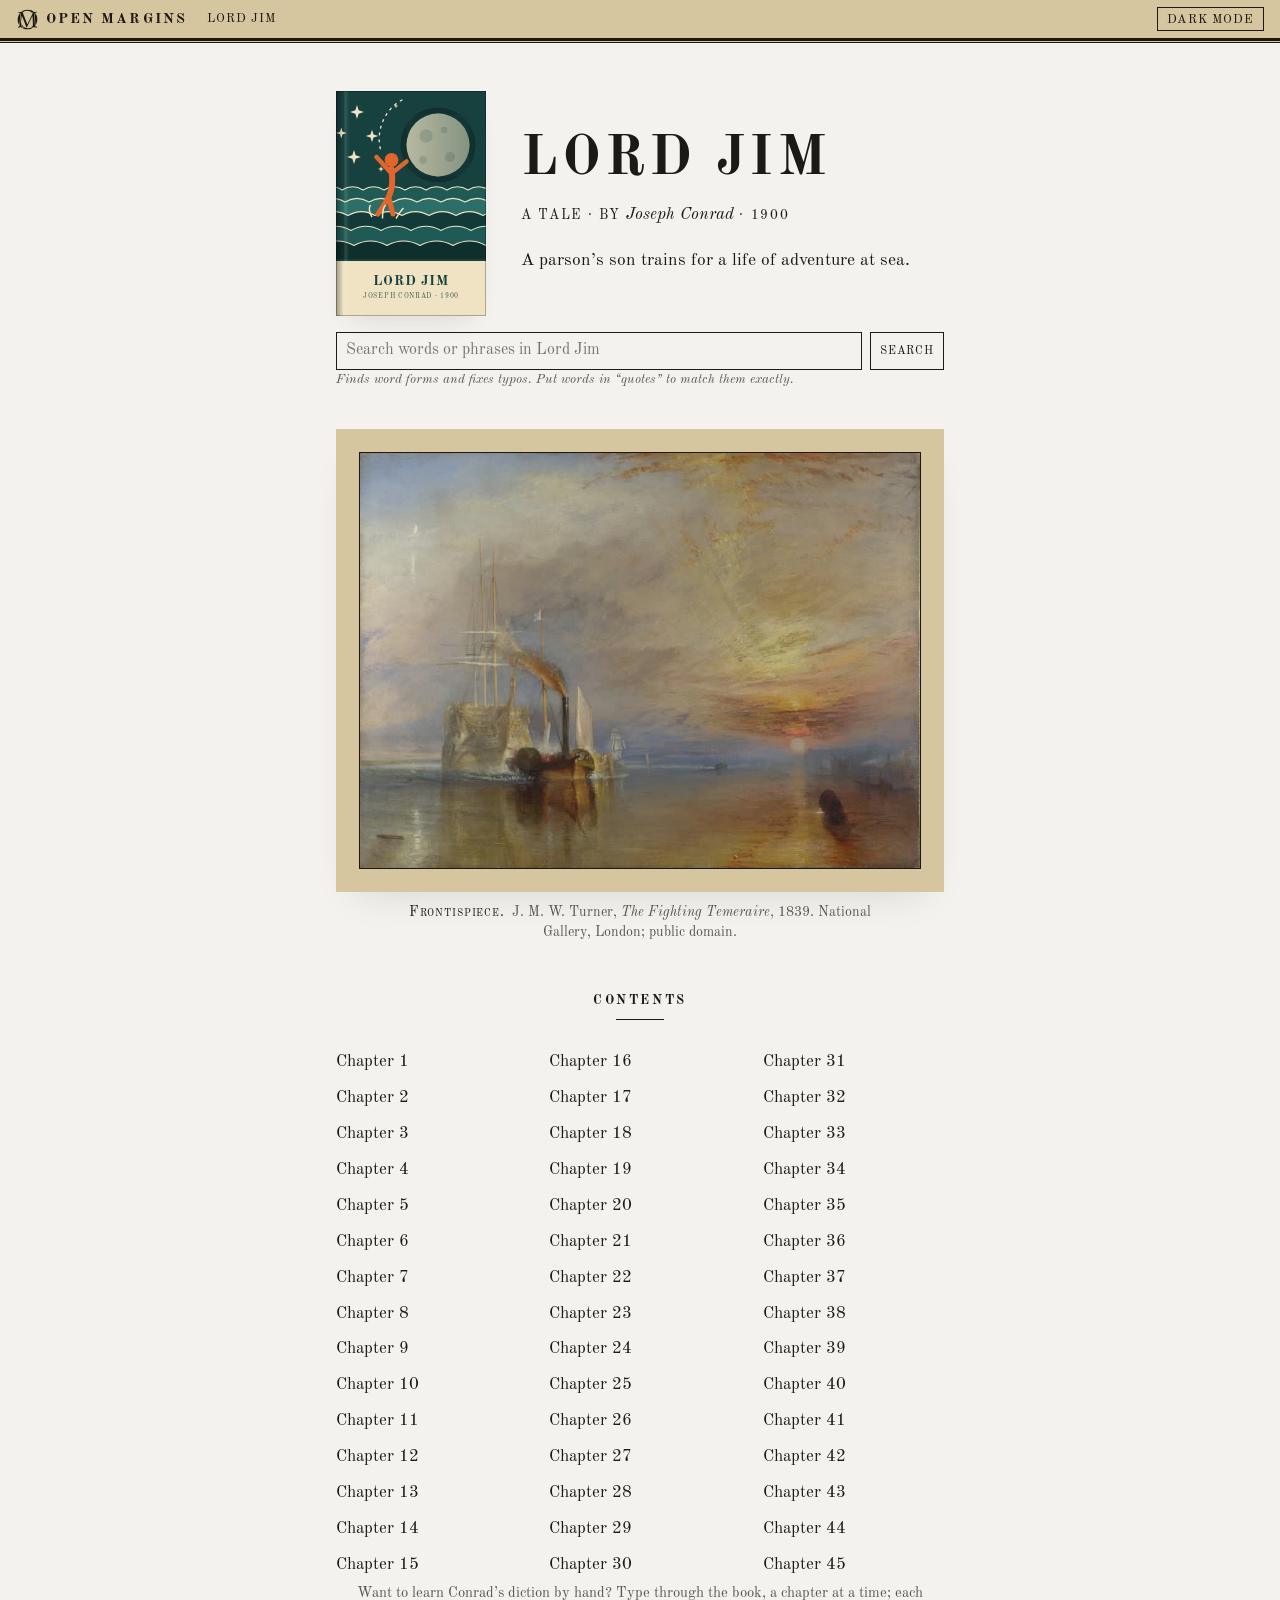
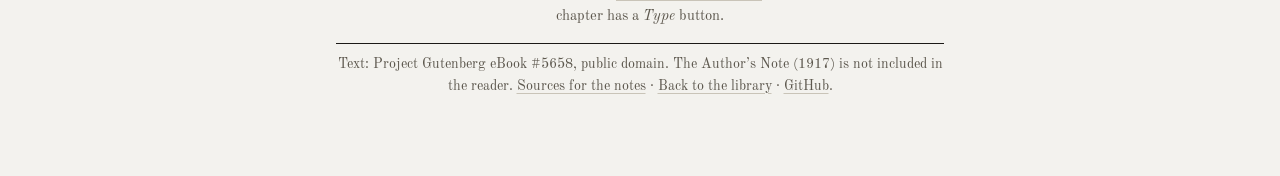
==== commit e05da6bc: "Covers: a printed plate for each book over a title band Co-Authored-By: Claude Sonnet 5.5 <noreply@a" ====
--- a/site/book.html
+++ b/site/book.html
@@ -9,6 +9,8 @@
 <link rel="apple-touch-icon" href="brand/apple-touch-icon.png">
 <script src="prefs.js?v=dev"></script>
 <script src="books.js?v=dev"></script>
+<script src="covers.js?v=dev"></script>
+<script src="library.js?v=dev"></script>
 <link rel="stylesheet" href="style.css?v=dev">
 </head>
 <body>
@@ -69,6 +71,33 @@
     <figcaption><span class="plate-no">Frontispiece.</span> James H. Cafferty and Charles G. Rosenberg, <em>Wall Street, Half Past Two, October 13, 1857</em>, 1858. Metropolitan Museum of Art; public domain.</figcaption>
   </figure>
 
+  <figure class="plate book-frontispiece" id="frontispiece-romantic-poets" hidden>
+    <div class="plate-mount">
+      <img src="art/shelley-800.jpg" srcset="art/shelley-800.jpg 800w, art/shelley-1200.jpg 1200w"
+           sizes="(max-width: 700px) 90vw, 36rem" width="800" height="635" loading="lazy"
+           alt="A young man in a loose white shirt sits writing among the huge ruined arches of an ancient Roman bath, overgrown with plants under a blue sky.">
+    </div>
+    <figcaption><span class="plate-no">Frontispiece.</span> Joseph Severn, <em>Shelley Composing Prometheus Unbound in the Baths of Caracalla</em> (1845). Public domain.</figcaption>
+  </figure>
+
+  <figure class="plate book-frontispiece" id="frontispiece-billy-budd" hidden>
+    <div class="plate-mount">
+      <img src="art/pocock-800.jpg" srcset="art/pocock-800.jpg 800w, art/pocock-944.jpg 944w"
+           sizes="(max-width: 700px) 90vw, 36rem" width="800" height="543" loading="lazy"
+           alt="Two sailing warships in a heavy sea after a battle, one still afloat under torn sails and the other sinking, with sailors in the water and small boats rescuing survivors.">
+    </div>
+    <figcaption><span class="plate-no">Frontispiece.</span> After Nicholas Pocock, <em>The Brunswick and the Sinking Vengeur after the Battle of the Glorious First of June, 1794</em>. Public domain.</figcaption>
+  </figure>
+
+  <figure class="plate book-frontispiece" id="frontispiece-siddhartha" hidden>
+    <div class="plate-mount">
+      <img src="art/ganges-800.jpg" srcset="art/ganges-800.jpg 800w, art/ganges-1000.jpg 1000w"
+           sizes="(max-width: 700px) 90vw, 36rem" width="800" height="546" loading="lazy"
+           alt="Boats float on the Ganges in front of the tall stone buildings and temples of Benares under a deep blue sky, the water reflecting red and gold.">
+    </div>
+    <figcaption><span class="plate-no">Frontispiece.</span> Edwin Lord Weeks, <em>The Barge of the Maharaja of Benares</em>. Public domain.</figcaption>
+  </figure>
+
   <h2 id="contents-head">Contents</h2>
   <ol class="contents" id="toc"></ol>
   <p class="type-pointer" id="type-pointer"></p>
@@ -85,14 +114,15 @@
   document.getElementById('crumb-book').textContent = b.title;
   const cover = document.getElementById('cover');
   cover.style.setProperty('--cloth', b.cloth);
-  cover.innerHTML = '<span class="cover-frame"><span class="cover-title' + (b.title.length > 20 ? ' xlong' : b.title.length > 10 ? ' long' : '') + '">' + (b.coverTitle || b.title.replace(/ of /, ' of<br>')) + '</span><span class="cover-rule"></span><span class="cover-sub">' + b.sub + '</span><span class="cover-author">' + b.author + '</span><span class="logo"></span></span>';
+  cover.innerHTML = OMLIB.coverHTML(b, bookId);
   document.getElementById('book-title').textContent = b.title;
   document.getElementById('book-by').innerHTML = b.sub + ' \u00b7 by <em>' + b.author + '</em> \u00b7 ' + b.year;
   document.getElementById('book-blurb').textContent = b.blurb;
   const fr = document.getElementById('frontispiece-' + bookId); if (fr) fr.hidden = false;
-  document.getElementById('type-pointer').innerHTML = ((b.translator || b.translated) ? 'Want to learn the prose by hand? ' : 'Want to learn ' + b.author.split(' ').pop() + '\u2019s diction by hand? ') + '<a href="type.html?book=' + bookId + '&amp;ch=1">Type through the book</a>, a ' + unit + ' at a time; each ' + unit + ' has a <em>Type</em> button.';
-  document.getElementById('book-foot').innerHTML = 'Text: ' + (b.translator ? 'translated by ' + b.translator + ', ' : '') + 'Project Gutenberg eBook #' + b.gutenberg + ', public domain.' +
+  document.getElementById('type-pointer').innerHTML = (b.verse ? 'Want to learn these poems by heart? ' : (b.translator || b.translated) ? 'Want to learn the prose by hand? ' : 'Want to learn ' + b.author.split(' ').pop() + '\u2019s diction by hand? ') + '<a href="type.html?book=' + bookId + '&amp;ch=1">Type through the book</a>, a ' + unit + ' at a time; each ' + unit + ' has a <em>Type</em> button.';
+  document.getElementById('book-foot').innerHTML = 'Text: ' + (b.translator ? 'translated by ' + b.translator + ', ' : '') + (b.textSource || 'Project Gutenberg eBook #' + b.gutenberg + ', public domain.') +
     (bookId === 'lord-jim' ? ' The Author\u2019s Note (1917) is not included in the reader.' : '') +
+    (b.textNote ? ' ' + b.textNote : '') +
     ' <a href="sources.html?book=' + bookId + '">Sources for the notes</a> \u00b7 <a href="index.html">Back to the library</a> \u00b7 <a href="https://github.com/samcao920/scholia">GitHub</a>.';
 </script>
 <script>
--- a/site/style.css
+++ b/site/style.css
@@ -261,14 +261,6 @@
   font-size: .8rem; letter-spacing: .24em; text-transform: uppercase;
   margin: 2.4rem 0 .7rem;
 }
-.library { list-style: none; margin: 0 auto; padding: 0; max-width: 30rem; text-align: left; }
-.library li { padding: .55rem 0; border-top: 1px solid var(--faint); border-bottom: 1px solid var(--faint); }
-.book-line { display: flex; align-items: baseline; gap: .6rem; text-decoration: none; }
-.book-line .book-name { font-weight: 700; letter-spacing: .08em; text-transform: uppercase; white-space: nowrap; }
-.book-line .leader { flex: 1; border-bottom: 1px dotted var(--muted); transform: translateY(-.3em); min-width: .6rem; }
-.book-line .author { font-style: italic; white-space: nowrap; }
-.book-line:hover .title { text-decoration: underline; text-underline-offset: .2em; }
-.library .book-meta { display: block; color: var(--muted); font-size: .92rem; font-style: italic; margin-top: .1rem; }
 .primary-action {
   display: inline-block; margin-top: 1.6rem;
   padding: .6rem 1.4rem .55rem;
@@ -379,13 +371,6 @@
 a.cover { transition: transform .2s cubic-bezier(.16, 1, .3, 1); }
 a.cover:hover { transform: translateY(-3px); }
 
-/* Home library: cover beside its contents line */
-.library .book { display: flex; align-items: center; gap: 1.2rem; }
-.library .book + .book { margin-top: 1.4rem; }
-.library .book-line { font-size: .85rem; gap: .5rem; }
-.library .book-line .book-name { letter-spacing: .04em; }
-.library .book .cover { font-size: 8.5px; }
-.library .book-text { flex: 1; min-width: 0; }
 
 /* ----- Title page (book) ----- */
 .page { max-width: 40rem; margin: 0 auto; padding: 0 16px 4rem; }
@@ -477,6 +462,10 @@
    indented as a block, a size smaller, line breaks kept. */
 #text p.extract { margin: .7em 0 .7em 2.5em; text-indent: 0; text-align: left; font-size: .9em; line-height: 1.55; }
 @media (max-width: 600px) { #text p.extract { margin-left: 1.2em; } }
+/* Verse books: every stanza keeps its line breaks, at full size. */
+.verse #text p.extract { margin: .9em 0 .9em .6em; font-size: 1em; line-height: 1.6; }
+.verse #text p:not(.extract) { margin-top: 2.4em; margin-bottom: .5em; text-indent: 0; font-size: 1.05em; }
+@media (max-width: 600px) { .verse #text p.extract { margin-left: .2em; } }
 #text .status { text-indent: 0; color: var(--muted); font-style: italic; }
 
 .anchor {
@@ -654,3 +643,121 @@
 @media (max-width: 600px) { .type-text p.extract { margin-left: 1.2em; } .type-stats { top: 0; position: static; } }
 @media (prefers-reduced-motion: reduce) { .type-text .caret.miss { animation: none; outline: 2px solid #c0392b; } }
 .type-pointer { text-align: center; color: var(--muted); font-size: .92rem; margin-top: 1.6rem; }
+
+.verse #text p:first-child::first-letter { font-size: inherit; float: none; line-height: inherit; padding: 0; margin: 0; font-weight: inherit; }
+
+/* ----- Home: a shelf of spines ----- */
+.shelf {
+  --gilt: #d2b36e;
+  list-style: none; margin: 0 auto; padding: 1.6rem 1rem 0; max-width: 30rem;
+  display: flex; align-items: flex-end; justify-content: safe center; gap: 3px; overflow-x: auto; overflow-y: hidden;
+  scroll-snap-type: x proximity; font-size: 13px;
+}
+.spine-item { flex: none; scroll-snap-align: start; padding-top: .8em; }
+.spine {
+  display: flex; flex-direction: column; align-items: center; justify-content: space-between;
+  width: var(--w); height: var(--h); padding: .55em 0; box-sizing: border-box;
+  background:
+    linear-gradient(90deg, rgba(0,0,0,.3) 0, rgba(0,0,0,0) 18%, rgba(255,255,255,.08) 34%, rgba(255,255,255,0) 52%, rgba(0,0,0,.22) 100%),
+    var(--cloth);
+  color: var(--gilt); text-decoration: none;
+  box-shadow: inset 0 0 0 1px rgba(0,0,0,.25), 0 10px 14px -12px var(--shadow);
+  transform-origin: 50% 100%;
+  transition: transform .22s cubic-bezier(.16, 1, .3, 1), box-shadow .22s;
+}
+.spine-band { width: 78%; border-top: .18em double var(--gilt); flex: none; }
+.spine-title, .spine-author { writing-mode: vertical-rl; white-space: nowrap; overflow: hidden; text-overflow: ellipsis; }
+.spine-title { font-weight: 700; font-size: .86em; letter-spacing: .05em; text-transform: uppercase; flex: 1; margin: .7em 0; max-height: 100%; line-height: 1; }
+.spine-author { font-style: italic; font-size: .8em; flex: none; margin-bottom: .2em; opacity: .9; }
+.spine:hover, .spine:focus-visible { transform: translateY(-.9em) rotate(-2deg); box-shadow: inset 0 0 0 1px rgba(0,0,0,.25), 0 18px 18px -14px var(--shadow); outline: none; }
+.spine:focus-visible { outline: 2px solid var(--ink); outline-offset: 2px; }
+.shelf-board {
+  max-width: 30rem; height: .9rem; margin: 0 auto;
+  background: linear-gradient(var(--wrapper), color-mix(in srgb, var(--wrapper) 70%, #000));
+  box-shadow: 0 8px 12px -8px var(--shadow);
+}
+.shelf-links { margin: 1rem 0 0; font-size: .92rem; font-style: italic; }
+.shelf-links a { color: var(--ink); text-underline-offset: .25em; text-decoration-color: var(--muted); }
+
+/* ----- Library page ----- */
+.page-wide { max-width: 64rem; }
+.lib-head { text-align: center; margin: 2.2rem 0 1.8rem; }
+.lib-head h1 { font-size: clamp(1.8rem, 4vw, 2.6rem); letter-spacing: .14em; text-transform: uppercase; margin: 0; }
+.lib-head .by { font-style: italic; color: var(--muted); margin: .6rem 0 1.2rem; }
+.lib-filters { display: inline-flex; gap: .4rem; }
+.lib-filter {
+  font: inherit; font-size: .78rem; letter-spacing: .12em; text-transform: uppercase;
+  padding: .35rem .9rem; background: none; color: var(--ink); border: 1px solid var(--faint); cursor: pointer;
+}
+.lib-filter:hover { border-color: var(--ink); }
+.lib-filter[aria-pressed="true"] { background: var(--ink); color: var(--ground); border-color: var(--ink); }
+.lib-grid {
+  list-style: none; margin: 0; padding: 0;
+  display: grid; grid-template-columns: repeat(auto-fill, minmax(9.5rem, 1fr)); gap: 2.4rem 1.2rem;
+}
+.lib-link { display: flex; flex-direction: column; align-items: center; text-align: center; text-decoration: none; color: var(--ink); }
+.lib-link .cover { font-size: 14px; transition: transform .22s cubic-bezier(.16, 1, .3, 1); }
+.lib-link:hover .cover, .lib-link:focus-visible .cover { transform: translateY(-5px); }
+.lib-name { margin-top: 1rem; font-weight: 700; letter-spacing: .06em; text-transform: uppercase; font-size: .9rem; }
+.lib-by { font-style: italic; margin-top: .15rem; }
+.lib-meta { margin-top: .35rem; font-size: .8rem; color: var(--muted); letter-spacing: .04em; }
+.lib-foot { text-align: center; margin: 3rem 0 0; font-size: .8rem; letter-spacing: .08em; text-transform: uppercase; color: var(--muted); }
+@media (prefers-reduced-motion: reduce) { .spine, .lib-link .cover { transition: none; } }
+
+/* ----- Home: coverflow ----- */
+.flow { max-width: 72rem; margin: 0 auto; padding: 1rem 24px 3.5rem; text-align: center; border-top: 1px solid var(--faint); }
+.flow-head { font-size: .8rem; letter-spacing: .24em; text-transform: uppercase; margin: 2rem 0 0; }
+.flow-stage { position: relative; }
+.flow-track {
+  list-style: none; margin: 0; padding: 2.2rem 0 1.4rem;
+  display: flex; align-items: center; overflow-x: auto; overflow-y: hidden;
+  scroll-snap-type: x mandatory; scrollbar-width: none;
+  perspective: 900px; perspective-origin: 50% 40%;
+  padding-inline: calc(50% - 6.3em); font-size: 18px;
+}
+.flow-track::-webkit-scrollbar { display: none; }
+.flow-track:focus-visible { outline: 2px solid var(--ink); outline-offset: 4px; }
+.flow-item {
+  flex: none; scroll-snap-align: center; width: 12.6em; display: flex; justify-content: center;
+  margin-inline: -1.5em;
+  --d: 0; --a: 0;
+  transform-style: preserve-3d;
+  transform: translateZ(calc(var(--a) * -70px)) rotateY(calc(var(--d) * -42deg)) scale(calc(1 - var(--a) * .06));
+  z-index: calc(10 - var(--a) * 3);
+  transition: filter .2s;
+  filter: brightness(calc(1 - var(--a) * .2));
+}
+.flow-cover { width: 10em; height: 15em; font-size: 18px; }
+.flow-item:not(.is-center) .flow-cover { cursor: pointer; }
+.flow-item.is-center .flow-cover { box-shadow: 0 22px 30px -18px var(--shadow), inset 0 0 0 1px rgba(0,0,0,.25); }
+.flow-caption { min-height: 6.6rem; max-width: 30rem; margin: .4rem auto 0; display: flex; flex-direction: column; gap: .25rem; }
+.flow-title { font-weight: 700; letter-spacing: .08em; text-transform: uppercase; color: var(--ink); text-decoration: none; }
+.flow-title:hover { text-decoration: underline; text-underline-offset: .25em; }
+.flow-by { font-style: italic; }
+.flow-blurb { color: var(--muted); font-size: .95rem; line-height: 1.5; }
+.flow-arrow {
+  position: absolute; top: 40%; transform: translateY(-50%); z-index: 20;
+  font: inherit; font-size: 1.3rem; width: 2.6rem; height: 2.6rem; border-radius: 50%;
+  border: 1px solid var(--faint); background: var(--ground); color: var(--ink); cursor: pointer;
+}
+.flow-arrow:hover { border-color: var(--ink); }
+.flow-prev { left: 0; } .flow-next { right: 0; }
+@media (max-width: 700px) { .flow-arrow { display: none; } .flow-track { font-size: 15px; } .flow-cover { font-size: 15px; } }
+@media (prefers-reduced-motion: reduce) { .flow-item { transform: none; filter: none; } }
+
+/* ----- Covers: printed plate over a title band ----- */
+.cover-frame.plate {
+  position: absolute; inset: 0; margin: 0; padding: 0; border: 0; display: flex; flex-direction: column;
+  align-items: stretch; background: var(--paper); overflow: hidden;
+}
+.cover-frame.plate::after {
+  content: ""; position: absolute; inset: 0; pointer-events: none;
+  background: linear-gradient(90deg, rgba(0,0,0,.34) 0, rgba(0,0,0,0) .5em, rgba(255,255,255,.12) .62em, rgba(255,255,255,0) .9em);
+  box-shadow: inset 0 0 0 1px rgba(0,0,0,.28);
+}
+.cover-frame.plate .cover-art { flex: none; display: block; width: 100%; height: 11.2em; margin: 0; }
+.cover-frame.plate .cover-art svg { display: block; width: 100%; height: 100%; }
+.plate-band { flex: 1; display: flex; flex-direction: column; justify-content: center; text-align: center; padding: .3em .8em .35em; color: var(--ink2); border-top: .14em solid var(--ink2); }
+.plate-band .cover-title { color: var(--ink2); font-size: .92em; letter-spacing: .06em; margin: 0; line-height: 1.12; }
+.plate-band .cover-title.long, .plate-band .cover-title.xlong { font-size: .78em; letter-spacing: .04em; }
+.plate-by { margin-top: .35em; font-size: .46em; letter-spacing: .1em; white-space: nowrap; text-transform: uppercase; opacity: .8; }
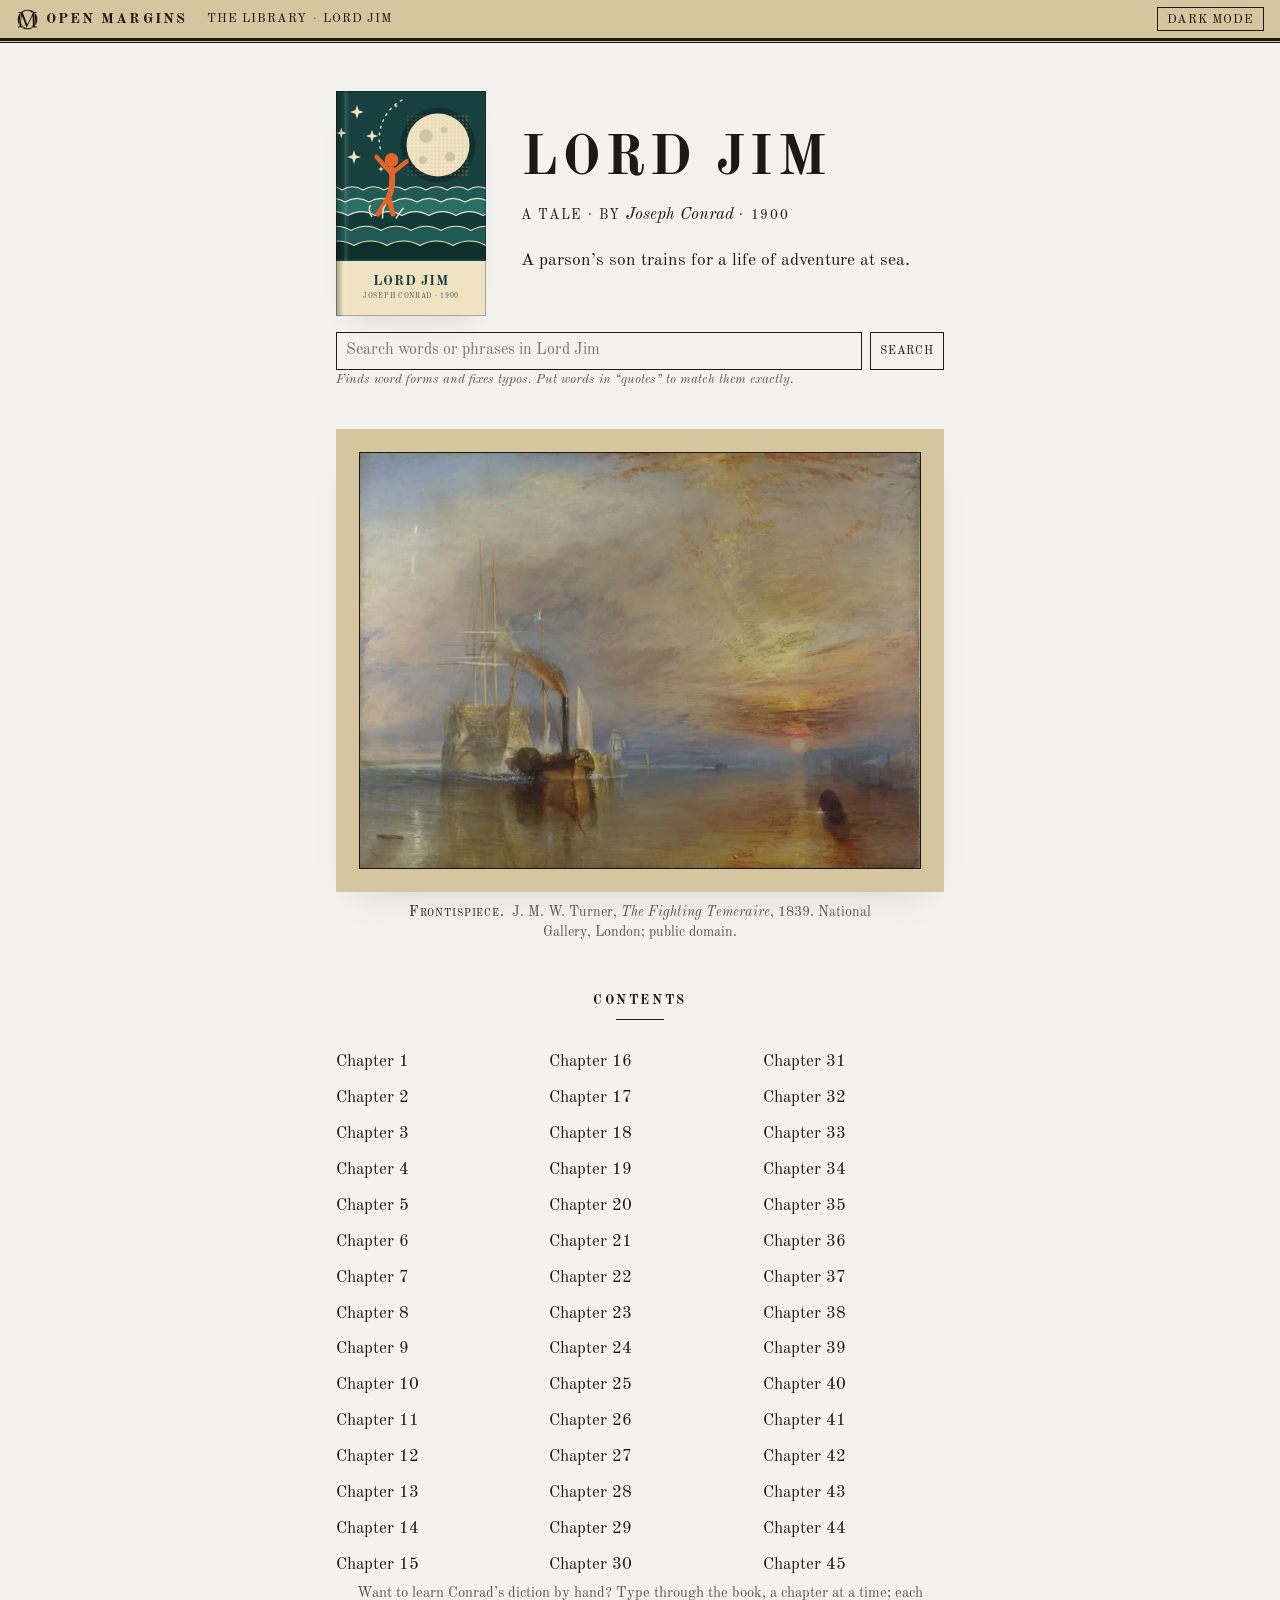
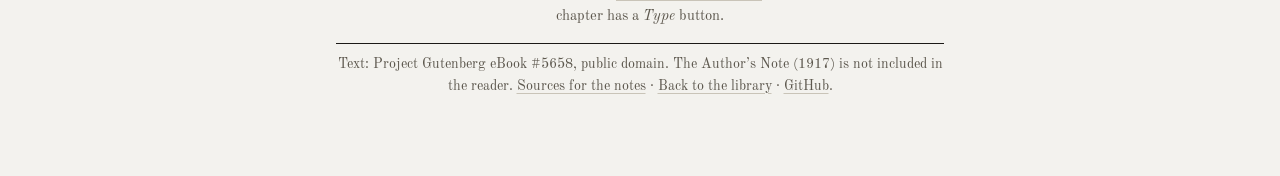
==== commit 2ef64c2b: "Audit and polish site: accessibility, reader UX, search, styles, and catalog fixes" ====
--- a/site/book.html
+++ b/site/book.html
@@ -13,13 +13,13 @@
 <script src="library.js?v=dev"></script>
 <link rel="stylesheet" href="style.css?v=dev">
 </head>
-<body>
-<header class="bar">
+<body class="book-page">
+<header class="bar" role="banner">
   <div class="bar-inner">
     <a class="bar-title" href="index.html"><span class="logo" aria-hidden="true"></span>Open Margins</a>
-    <nav class="running" aria-label="Breadcrumb"><span id="crumb-book">Book</span></nav>
+    <nav class="running" aria-label="Breadcrumb"><a href="library.html">The Library</a><span class="sep" aria-hidden="true">·</span><span id="crumb-book" aria-current="page">Book</span></nav>
     <span class="bar-spacer"></span>
-    <button type="button" class="bar-button" data-theme-toggle>Dark mode</button>
+    <button type="button" class="bar-button" data-theme-toggle aria-label="Toggle dark mode">Dark mode</button>
   </div>
   <div class="rule-double"></div>
 </header>
@@ -99,7 +99,8 @@
   </figure>
 
   <h2 id="contents-head">Contents</h2>
-  <ol class="contents" id="toc"></ol>
+  <noscript><p class="status">Please enable JavaScript to view the table of contents and search.</p></noscript>
+  <ol class="contents" id="toc" aria-label="Table of contents"></ol>
   <p class="type-pointer" id="type-pointer"></p>
 
   <p class="foot" id="book-foot"></p>
@@ -119,19 +120,22 @@
   document.getElementById('book-by').innerHTML = b.sub + ' \u00b7 by <em>' + b.author + '</em> \u00b7 ' + b.year;
   document.getElementById('book-blurb').textContent = b.blurb;
   const fr = document.getElementById('frontispiece-' + bookId); if (fr) fr.hidden = false;
-  document.getElementById('type-pointer').innerHTML = (b.verse ? 'Want to learn these poems by heart? ' : (b.translator || b.translated) ? 'Want to learn the prose by hand? ' : 'Want to learn ' + b.author.split(' ').pop() + '\u2019s diction by hand? ') + '<a href="type.html?book=' + bookId + '&amp;ch=1">Type through the book</a>, a ' + unit + ' at a time; each ' + unit + ' has a <em>Type</em> button.';
+  const authorName = b.author.replace(/,\s*(?:ed\.|jr\.|sr\.)/i, '').split(' ').pop();
+  document.getElementById('type-pointer').innerHTML = (b.verse ? 'Want to learn these poems by heart? ' : (b.translator || b.translated) ? 'Want to learn the prose by hand? ' : 'Want to learn ' + authorName + '\u2019s diction by hand? ') + '<a href="type.html?book=' + bookId + '&amp;ch=1">Type through the book</a>, a ' + unit + ' at a time; each ' + unit + ' has a <em>Type</em> button.';
   document.getElementById('book-foot').innerHTML = 'Text: ' + (b.translator ? 'translated by ' + b.translator + ', ' : '') + (b.textSource || 'Project Gutenberg eBook #' + b.gutenberg + ', public domain.') +
     (bookId === 'lord-jim' ? ' The Author\u2019s Note (1917) is not included in the reader.' : '') +
     (b.textNote ? ' ' + b.textNote : '') +
-    ' <a href="sources.html?book=' + bookId + '">Sources for the notes</a> \u00b7 <a href="index.html">Back to the library</a> \u00b7 <a href="https://github.com/samcao920/scholia">GitHub</a>.';
+    ' <a href="sources.html?book=' + bookId + '">Sources for the notes</a> \u00b7 <a href="library.html">Back to the library</a> \u00b7 <a href="https://github.com/samcao920/scholia">GitHub</a>.';
 </script>
 <script>
   const q0 = params.get('q');
   OMSearch.mount(document.getElementById('book-search'), { book: bookId, id: 'q-book', initial: q0 });
+  const l = OMLIB.lastRead();
   const toc = document.getElementById('toc');
   for (let n = 1; n <= b.chapters; n++) {
     const li = document.createElement('li');
-    li.innerHTML = '<span class="what"><a href="chapter.html?book=' + bookId + '&amp;ch=' + n + '">' + b.unit + ' ' + n + (b.titles ? ': ' + b.titles[n - 1] : '') + '</a></span>';
+    const isLast = (l && l.book === bookId && l.ch === n);
+    li.innerHTML = '<span class="what"><a href="chapter.html?book=' + bookId + '&amp;ch=' + n + '">' + b.unit + ' ' + n + (b.titles ? ': ' + b.titles[n - 1] : '') + '</a>' + (isLast ? ' <span class="here">last read</span>' : '') + '</span>';
     toc.appendChild(li);
   }
 </script>
--- a/site/style.css
+++ b/site/style.css
@@ -23,6 +23,12 @@
   font-family: "Old Standard";
   src: url("fonts/old-standard-tt-latin-ext-400-normal.woff2") format("woff2");
   font-weight: 400; font-style: normal; font-display: swap;
+  unicode-range: U+2020;
+}
+@font-face {
+  font-family: "Old Standard";
+  src: url("fonts/old-standard-tt-latin-ext-400-normal.woff2") format("woff2");
+  font-weight: 700; font-style: normal; font-display: swap;
   unicode-range: U+2020;
 }
 @font-face {
@@ -47,7 +53,12 @@
   --faint: #c9c4b8;
   --mark: #e6dcc2;        /* highlight: a wash of wrapper buff */
   --shadow: rgba(28, 26, 23, .16);
-  --frame: "Old Standard", "Century Schoolbook", "New Century Schoolbook", Georgia, serif;
+  --wrapper-buff: var(--wrapper);
+  --newsprint: var(--ground);
+  --buff-wash: var(--mark);
+  --faint-rule: var(--faint);
+  --muted-ink: var(--muted);
+  --frame: "Old Standard", "Old Standard TT", "Century Schoolbook", "New Century Schoolbook", Georgia, serif;
   --font: var(--frame);
   --scale: 1;
   --measure: 36em;
@@ -65,6 +76,11 @@
     --faint: #57514a;
     --mark: #4a4232;
     --shadow: rgba(0, 0, 0, .4);
+    --wrapper-buff: var(--wrapper);
+    --newsprint: var(--ground);
+    --buff-wash: var(--mark);
+    --faint-rule: var(--faint);
+    --muted-ink: var(--muted);
     color-scheme: dark;
   }
 }
@@ -78,11 +94,22 @@
   --faint: #57514a;
   --mark: #4a4232;
   --shadow: rgba(0, 0, 0, .4);
+  --wrapper-buff: var(--wrapper);
+  --newsprint: var(--ground);
+  --buff-wash: var(--mark);
+  --faint-rule: var(--faint);
+  --muted-ink: var(--muted);
   color-scheme: dark;
 }
 
 * { box-sizing: border-box; }
-html { -webkit-text-size-adjust: 100%; }
+html {
+  -webkit-text-size-adjust: 100%;
+  scroll-padding-top: 3.5rem;
+}
+@media (prefers-reduced-motion: no-preference) {
+  html { scroll-behavior: smooth; }
+}
 body {
   margin: 0;
   background: var(--ground);
@@ -96,6 +123,7 @@
 a { color: inherit; text-decoration-color: var(--faint); text-decoration-thickness: 1px; text-underline-offset: .2em; }
 a:hover { text-decoration-color: currentColor; }
 :focus-visible { outline: 1px solid var(--ink); outline-offset: 3px; }
+.bar :focus-visible { outline-color: var(--wrapper-ink); }
 h1, h2, h3 { font-weight: 700; margin: 0; }
 .sr-only { position: absolute; width: 1px; height: 1px; overflow: hidden; clip: rect(0 0 0 0); white-space: nowrap; }
 
@@ -147,6 +175,7 @@
   padding: .15rem .55rem; cursor: pointer; line-height: 1.4;
 }
 .bar-button:hover, .settings > summary:hover { background: var(--wrapper-ink); color: var(--wrapper); }
+.bar-button:focus-visible, .settings > summary:focus-visible { outline: 1px solid var(--wrapper-ink); outline-offset: 2px; }
 
 /* ----- Settings (a printed card, not an app panel) ----- */
 .settings { position: relative; }
@@ -185,6 +214,7 @@
 .stepper { display: flex; align-items: center; gap: .6rem; }
 .stepper button { font: inherit; color: inherit; background: none; border: 1px solid var(--hair); border-radius: 0; width: 2.6rem; cursor: pointer; }
 .stepper button:hover:not(:disabled) { background: var(--ink); color: var(--ground); }
+.stepper button:focus-visible { outline: 1px solid var(--ink); outline-offset: 2px; }
 .stepper button:disabled { opacity: .35; cursor: default; }
 .stepper output { min-width: 3rem; text-align: center; color: var(--ink); }
 .settings-panel input[type=range] { width: 100%; margin: .4rem 0 .2rem; -webkit-appearance: none; appearance: none; background: none; height: 14px; }
@@ -250,7 +280,7 @@
 }
 .logo-title { width: 4.25rem; height: 4.25rem; color: var(--ink); }
 .wordmark {
-  font-size: clamp(2.8rem, 6.4vw, 4.6rem);
+  font-size: clamp(2.6rem, 9vw, 4.6rem);
   letter-spacing: .16em; margin-right: -.16em; /* recentre tracked caps */
   text-transform: uppercase; line-height: 1; margin-top: .9rem;
 }
@@ -404,14 +434,14 @@
 .contents .line { display: flex; align-items: baseline; gap: .5rem; width: 100%; }
 .contents .leader { flex: 1; border-bottom: 1px dotted var(--muted); transform: translateY(-.3em); min-width: 1.5rem; }
 .contents .what a { text-decoration: none; }
-.contents .what a:hover { text-decoration: underline; }
+.contents .what a:hover, .contents .what a:focus-visible { text-decoration: underline; }
 .contents .num { flex: none; width: 3.2rem; text-align: right; padding-right: .7rem; letter-spacing: .04em; }
 .contents .status { font-style: italic; color: var(--muted); white-space: nowrap; }
 .contents-book li { padding: .55rem 0; flex-direction: column; gap: .15rem; }
 .contents-book .title { font-weight: 700; letter-spacing: .1em; text-transform: uppercase; }
 .contents-book .meta { display: block; font-style: italic; color: var(--muted); font-size: .95rem; }
 .contents-book .title { text-decoration: none; }
-.contents-book .title:hover { text-decoration: underline; }
+.contents-book .title:hover, .contents-book .title:focus-visible { text-decoration: underline; }
 
 .foot { color: var(--muted); font-size: .88rem; margin-top: 3.5rem; padding-top: .6rem; border-top: 1px solid var(--hair); text-align: center; }
 
@@ -426,7 +456,7 @@
 .work .count { font-weight: 400; font-style: italic; color: var(--muted); font-size: .9rem; margin-left: .3rem; }
 .work .about { margin: .15rem 0 .3rem; color: var(--muted); }
 .sources details summary { cursor: pointer; font-size: .82rem; letter-spacing: .1em; text-transform: uppercase; color: var(--muted); }
-.sources details summary:hover { color: var(--ink); }
+.sources details summary:hover, .sources details summary:focus-visible { color: var(--ink); }
 .sources details[open] summary { margin-bottom: .6rem; }
 .sources .cites li { font-size: .9rem; line-height: 1.45; padding: .3rem 0; border-top: 1px solid var(--faint); }
 .sources .where { font-variant: small-caps; letter-spacing: .04em; }
@@ -461,6 +491,8 @@
 /* A quotation set off from the narrative (e.g. Stein's lines of Goethe):
    indented as a block, a size smaller, line breaks kept. */
 #text p.extract { margin: .7em 0 .7em 2.5em; text-indent: 0; text-align: left; font-size: .9em; line-height: 1.55; }
+#text p.extract:first-child::first-letter { font-size: inherit; float: none; line-height: inherit; padding: 0; margin: 0; font-weight: inherit; }
+#text p.extract:first-child::first-line { text-transform: none; font-size: inherit; letter-spacing: normal; }
 @media (max-width: 600px) { #text p.extract { margin-left: 1.2em; } }
 /* Verse books: every stanza keeps its line breaks, at full size. */
 .verse #text p.extract { margin: .9em 0 .9em .6em; font-size: 1em; line-height: 1.6; }
@@ -477,7 +509,8 @@
   text-decoration-thickness: 1px;
   text-underline-offset: .22em;
 }
-.anchor:hover, .anchor.hover { text-decoration-style: solid; text-decoration-color: var(--ink); }
+.anchor:hover, .anchor.hover, .anchor:focus-visible { text-decoration-style: solid; text-decoration-color: var(--ink); }
+.anchor:focus-visible { outline: 1px solid var(--ink); outline-offset: 2px; }
 .anchor.active { background: var(--mark); text-decoration-style: solid; text-decoration-color: var(--ink); }
 
 /* Notes are set like a scholarly apparatus: mark, lemma], gloss. */
@@ -492,6 +525,7 @@
 .panel {
   position: absolute; top: 0; z-index: 2;
   opacity: 0; pointer-events: none; visibility: hidden;
+  background: var(--ground);
   transition: opacity .2s cubic-bezier(.16, 1, .3, 1), transform .2s cubic-bezier(.16, 1, .3, 1), visibility 0s linear .2s;
 }
 .panel-left { transform: translateX(-8px); }
@@ -517,6 +551,7 @@
 .focus-note {
   position: absolute; z-index: 3;
   padding: .05rem .25rem;
+  background: var(--ground);
   opacity: 0; visibility: hidden; transform: translateY(3px);
   transition: opacity .16s cubic-bezier(.16, 1, .3, 1), transform .16s cubic-bezier(.16, 1, .3, 1), visibility 0s linear .16s;
 }
@@ -526,13 +561,15 @@
 }
 .focus-note .source { display: none; }
 .focus-note.pinned .source { display: block; }
-.focus-note.pinned { background: var(--mark); }
+.focus-note.pinned { background: var(--mark); box-shadow: 0 6px 18px var(--shadow); }
+.focus-note:hover { background: var(--mark); }
 
 /* When both panels don't fit, an open panel slides the text aside. */
 .column, .ticks { transform: translateX(var(--shift, 0)); transition: transform .24s cubic-bezier(.16, 1, .3, 1); }
 
 /* Margin reference marks: one per annotated line, by layer */
-.ticks { position: absolute; top: 0; width: 2.4rem; z-index: 1; font-family: var(--frame); }
+.ticks { position: absolute; top: 0; width: 2.4rem; z-index: 1; font-family: var(--frame); transition: opacity .2s cubic-bezier(.16, 1, .3, 1); }
+.ticks-left:has(~ .panel-left.open), .panel-right.open ~ .ticks-right { opacity: 0; pointer-events: none; }
 .tick {
   position: absolute; left: 0; right: 0; white-space: nowrap;
   font-size: 1rem; letter-spacing: .08em;
@@ -569,7 +606,7 @@
 .chapnav a { text-decoration: none; }
 .chapnav .next { text-align: right; }
 .chapnav .dir { display: block; color: var(--muted); letter-spacing: .14em; }
-.chapnav a:hover { text-decoration: underline; }
+.chapnav a:hover, .chapnav a:focus-visible { text-decoration: underline; }
 
 @media (max-width: 700px) {
   .bar-inner { gap: .3rem .9rem; }
@@ -603,7 +640,7 @@
 .search-list .note-hit .snip { font-style: italic; }
 .search-list mark, mark.search-hit { background: var(--mark); color: inherit; padding: 0 .05em; }
 .search-more { margin-top: .6rem; }
-.search-panel { width: 30rem; max-height: min(70vh, 40rem); overflow-y: auto; }
+.search-panel { width: 30rem; max-height: min(70vh, 40rem); overflow-y: auto; overscroll-behavior: contain; }
 #book-search { margin: 0 0 2.2rem; }
 #text p.search-target { animation: search-flash 2.4s ease-out; }
 @keyframes search-flash { from { background: var(--mark); } to { background: transparent; } }
@@ -645,6 +682,9 @@
 .type-pointer { text-align: center; color: var(--muted); font-size: .92rem; margin-top: 1.6rem; }
 
 .verse #text p:first-child::first-letter { font-size: inherit; float: none; line-height: inherit; padding: 0; margin: 0; font-weight: inherit; }
+.verse #text p:first-child::first-line { text-transform: none; font-size: inherit; letter-spacing: normal; }
+#text p.extract:first-child::first-letter { font-size: inherit; float: none; line-height: inherit; padding: 0; margin: 0; font-weight: inherit; }
+#text p.extract:first-child::first-line { text-transform: none; font-size: inherit; letter-spacing: normal; }
 
 /* ----- Home: a shelf of spines ----- */
 .shelf {
@@ -652,7 +692,10 @@
   list-style: none; margin: 0 auto; padding: 1.6rem 1rem 0; max-width: 30rem;
   display: flex; align-items: flex-end; justify-content: safe center; gap: 3px; overflow-x: auto; overflow-y: hidden;
   scroll-snap-type: x proximity; font-size: 13px;
-}
+  scrollbar-width: none;
+  overscroll-behavior-x: contain;
+}
+.shelf::-webkit-scrollbar { display: none; }
 .spine-item { flex: none; scroll-snap-align: start; padding-top: .8em; }
 .spine {
   display: flex; flex-direction: column; align-items: center; justify-content: space-between;
@@ -712,6 +755,7 @@
   list-style: none; margin: 0; padding: 2.2rem 0 1.4rem;
   display: flex; align-items: center; overflow-x: auto; overflow-y: hidden;
   scroll-snap-type: x mandatory; scrollbar-width: none;
+  overscroll-behavior-x: contain;
   perspective: 900px; perspective-origin: 50% 40%;
   padding-inline: calc(50% - 6.3em); font-size: 18px;
 }
@@ -737,18 +781,22 @@
 .flow-blurb { color: var(--muted); font-size: .95rem; line-height: 1.5; }
 .flow-arrow {
   position: absolute; top: 40%; transform: translateY(-50%); z-index: 20;
-  font: inherit; font-size: 1.3rem; width: 2.6rem; height: 2.6rem; border-radius: 50%;
+  font: inherit; font-size: 1.3rem; width: 2.6rem; height: 2.6rem; border-radius: 0;
   border: 1px solid var(--faint); background: var(--ground); color: var(--ink); cursor: pointer;
 }
 .flow-arrow:hover { border-color: var(--ink); }
+.flow-arrow:focus-visible { outline: 1px solid var(--ink); outline-offset: 2px; border-color: var(--ink); }
 .flow-prev { left: 0; } .flow-next { right: 0; }
 @media (max-width: 700px) { .flow-arrow { display: none; } .flow-track { font-size: 15px; } .flow-cover { font-size: 15px; } }
-@media (prefers-reduced-motion: reduce) { .flow-item { transform: none; filter: none; } }
+@media (prefers-reduced-motion: reduce) {
+  .flow-item { transform: none; filter: none; }
+  .panel, .focus-note, .column, .ticks, a.cover, .primary-action, .spine, .lib-link .cover { transition: none; }
+}
 
 /* ----- Covers: printed plate over a title band ----- */
 .cover-frame.plate {
   position: absolute; inset: 0; margin: 0; padding: 0; border: 0; display: flex; flex-direction: column;
-  align-items: stretch; background: var(--paper); overflow: hidden;
+  align-items: stretch; background: var(--paper, var(--wrapper)); overflow: hidden;
 }
 .cover-frame.plate::after {
   content: ""; position: absolute; inset: 0; pointer-events: none;
@@ -757,7 +805,7 @@
 }
 .cover-frame.plate .cover-art { flex: none; display: block; width: 100%; height: 11.2em; margin: 0; }
 .cover-frame.plate .cover-art svg { display: block; width: 100%; height: 100%; }
-.plate-band { flex: 1; display: flex; flex-direction: column; justify-content: center; text-align: center; padding: .3em .8em .35em; color: var(--ink2); border-top: .14em solid var(--ink2); }
-.plate-band .cover-title { color: var(--ink2); font-size: .92em; letter-spacing: .06em; margin: 0; line-height: 1.12; }
+.plate-band { flex: 1; display: flex; flex-direction: column; justify-content: center; text-align: center; padding: .3em .8em .35em; color: var(--ink2, var(--ink)); border-top: .14em solid var(--ink2, var(--hair)); }
+.plate-band .cover-title { color: var(--ink2, var(--ink)); font-size: .92em; letter-spacing: .06em; margin: 0; line-height: 1.12; }
 .plate-band .cover-title.long, .plate-band .cover-title.xlong { font-size: .78em; letter-spacing: .04em; }
 .plate-by { margin-top: .35em; font-size: .46em; letter-spacing: .1em; white-space: nowrap; text-transform: uppercase; opacity: .8; }
